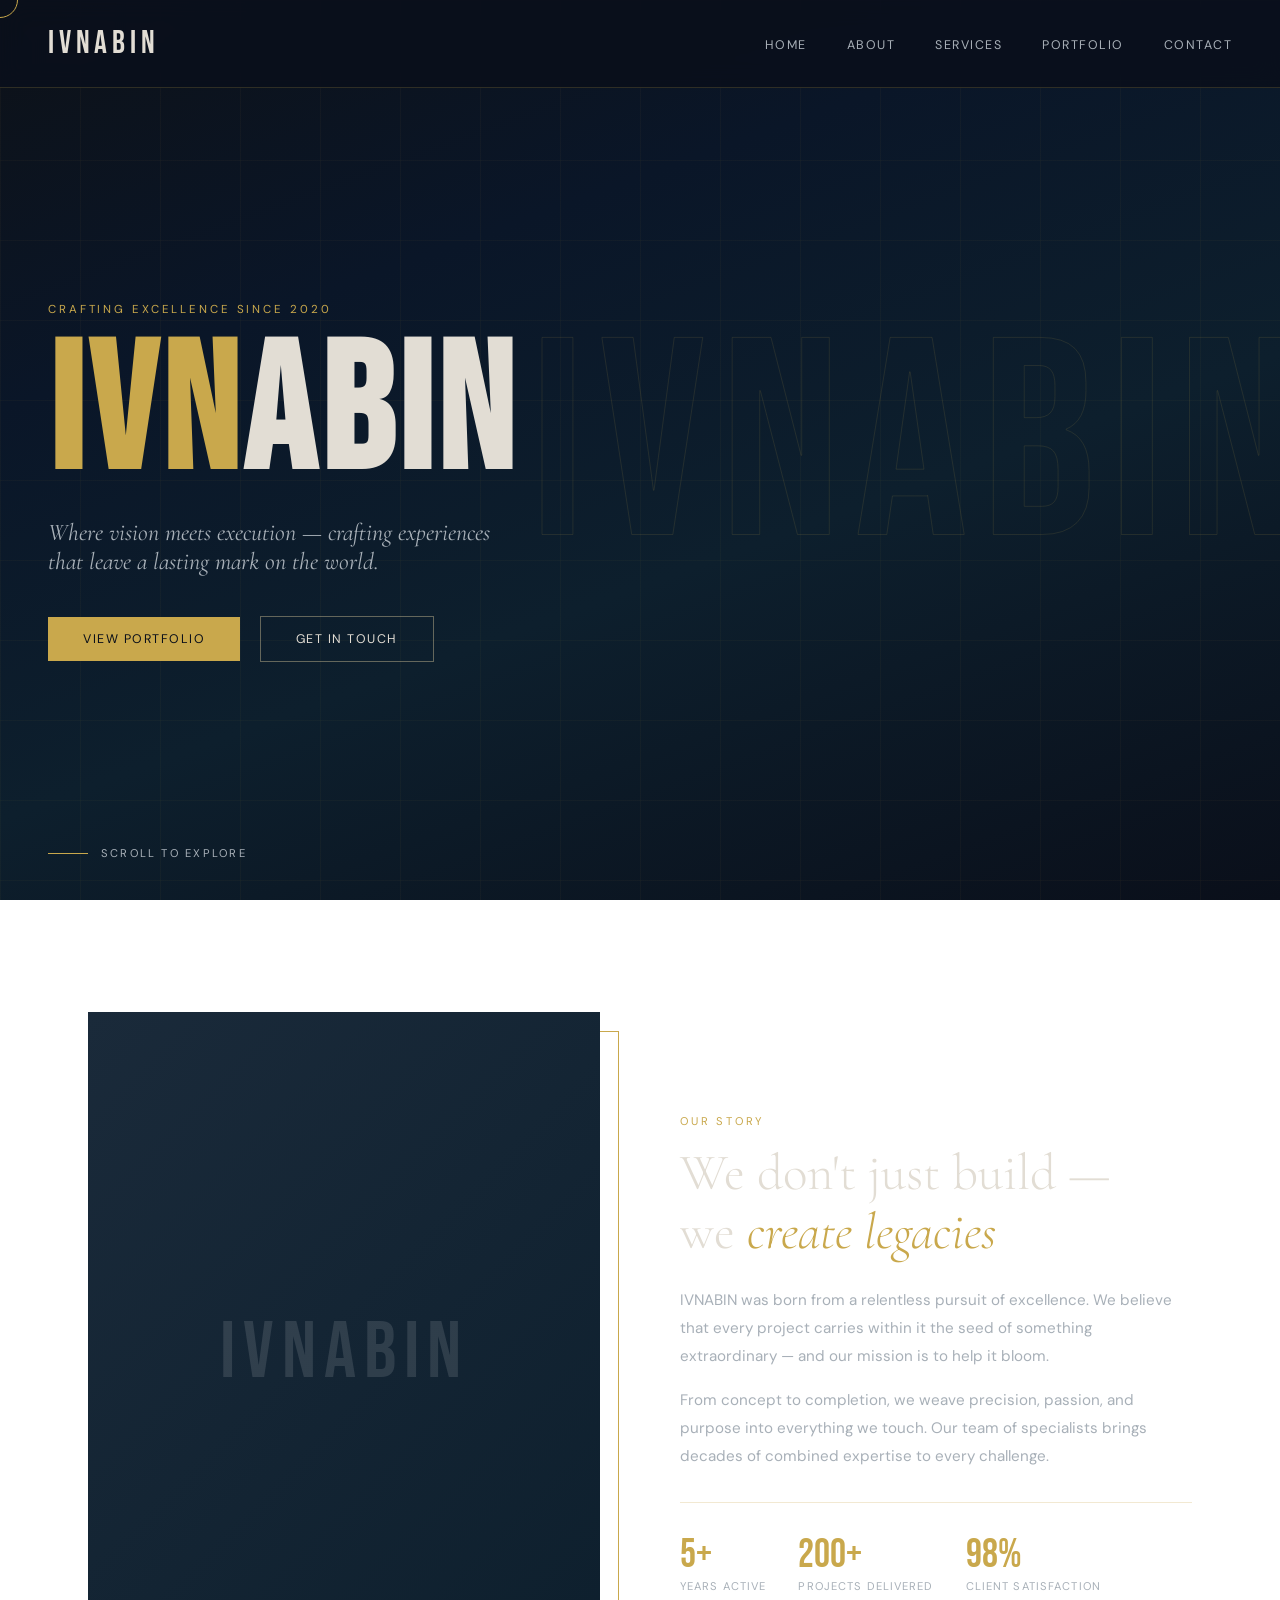
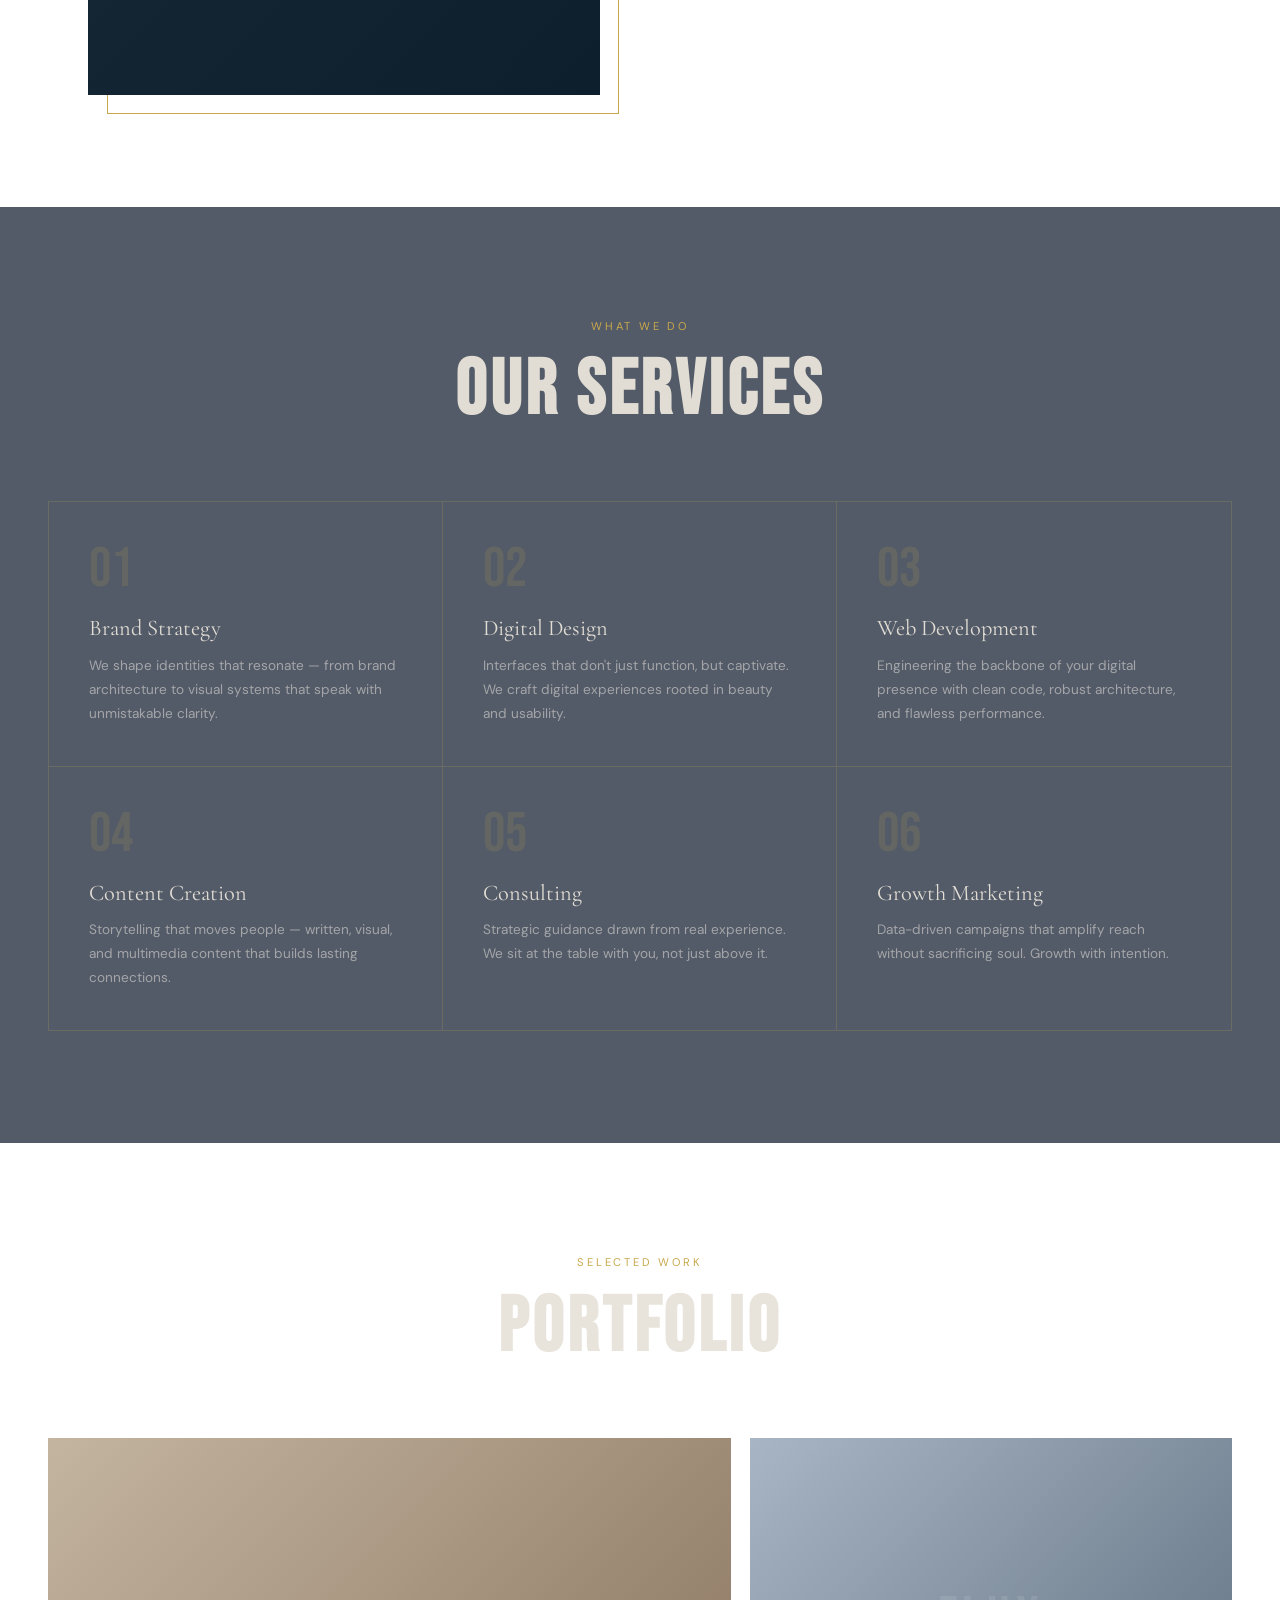
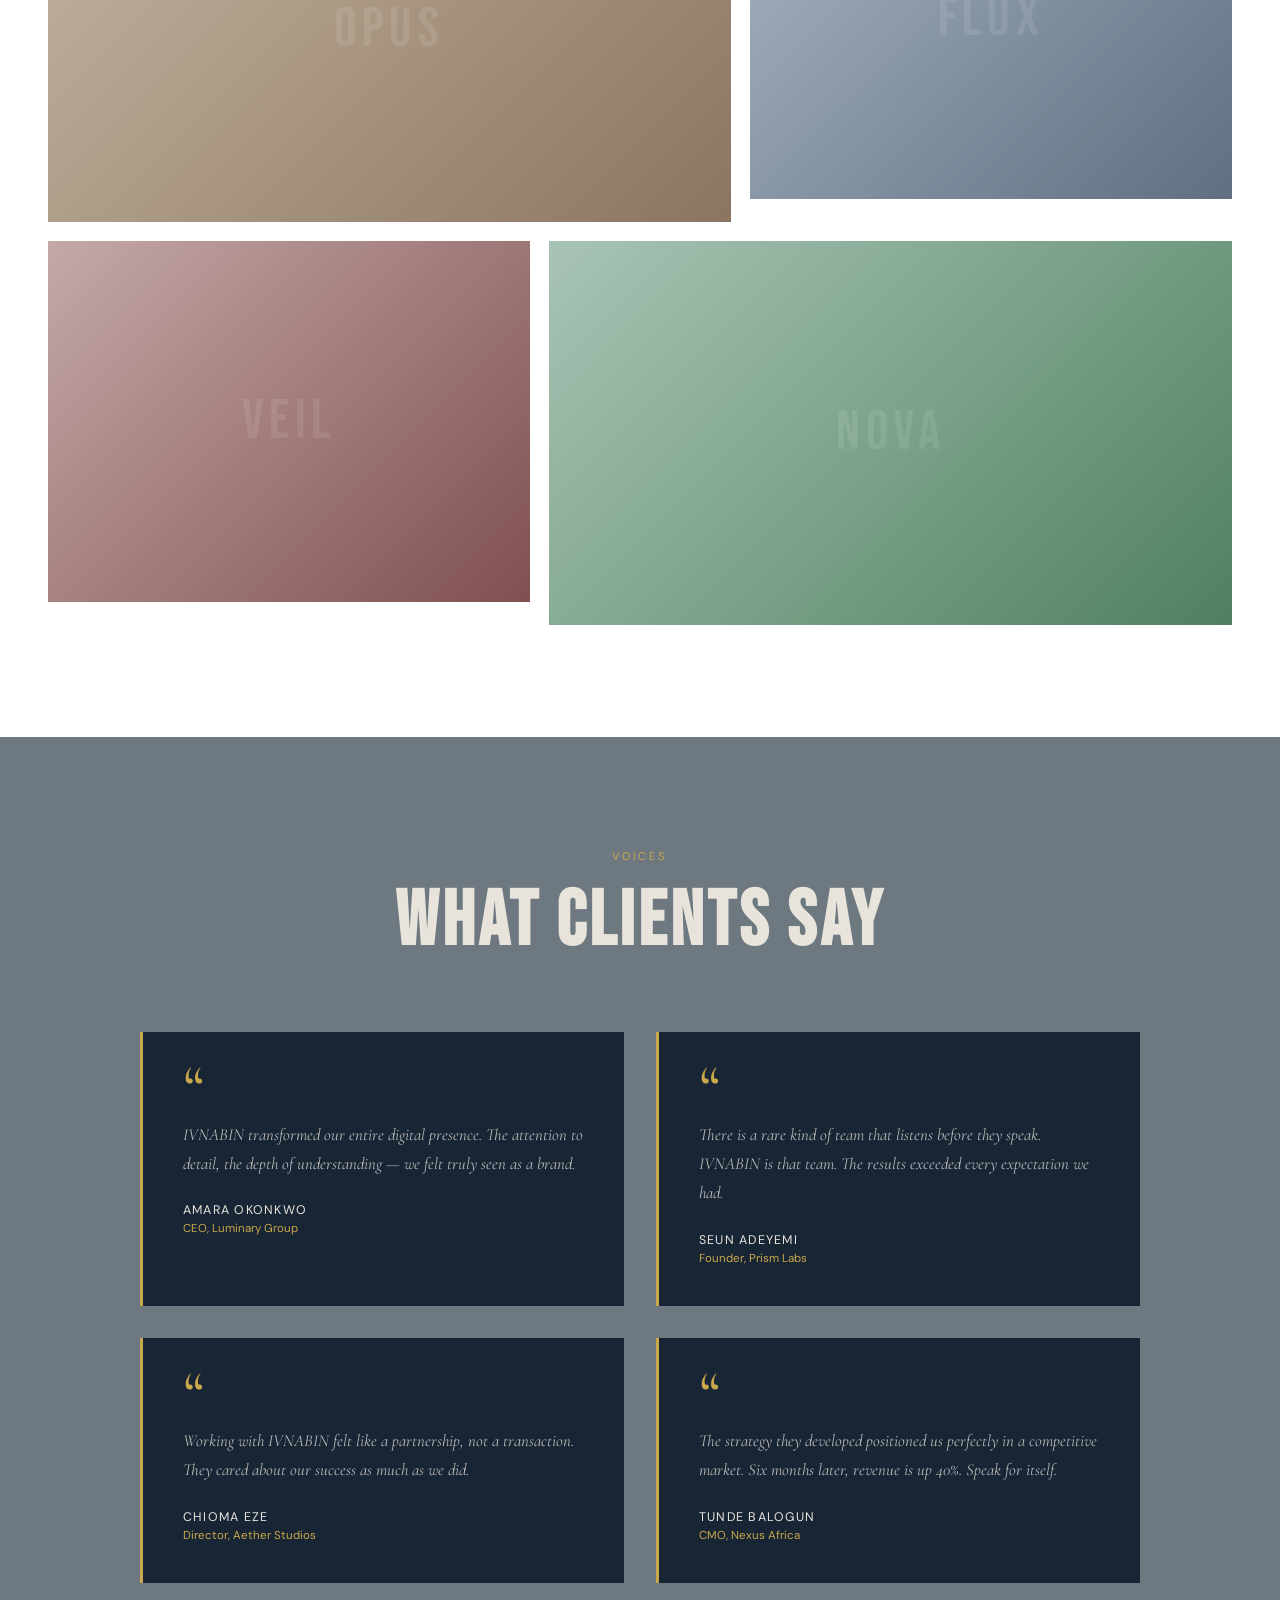
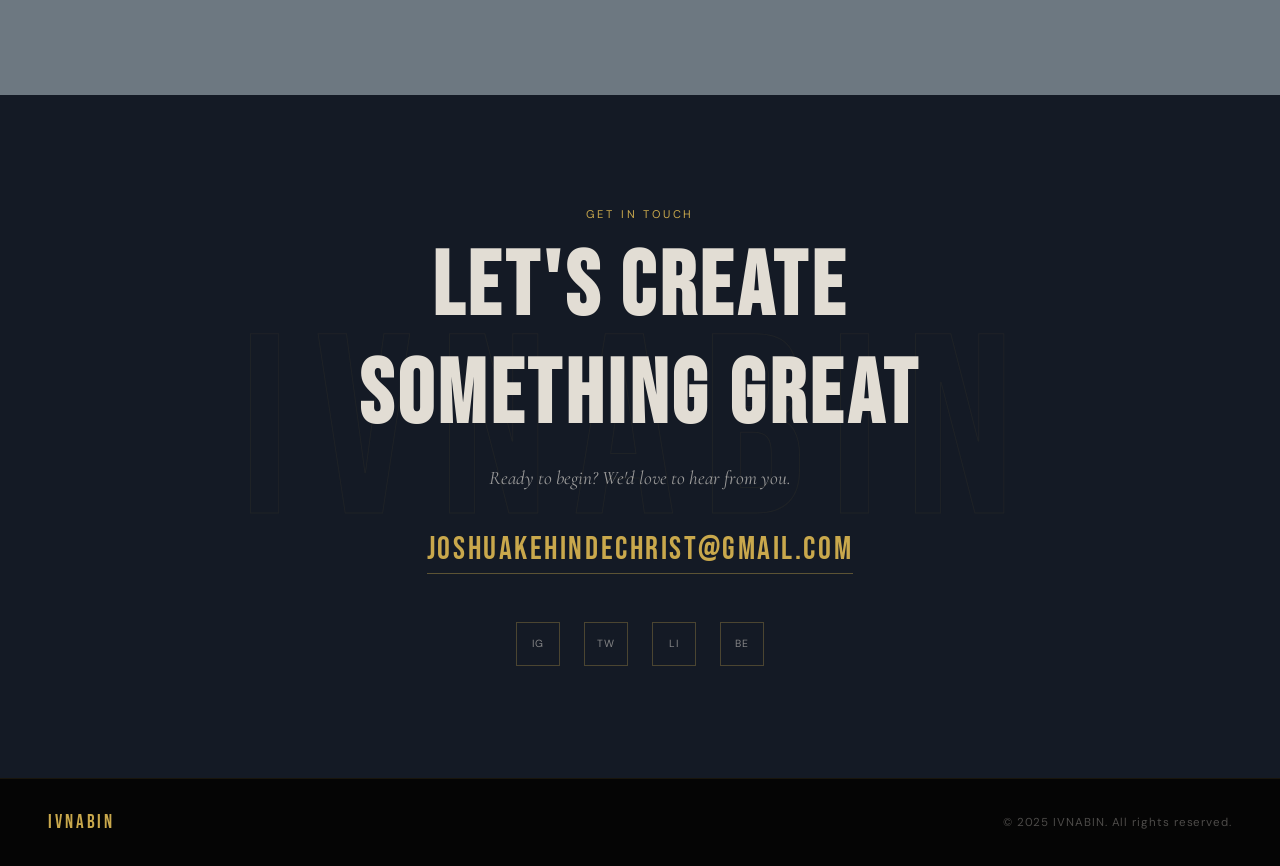
==== index.html @ 1bad5fc2 "Add files via upload" ====
<!DOCTYPE html>
<html lang="en">
<head>
<meta charset="UTF-8">
<meta name="viewport" content="width=device-width, initial-scale=1.0">
<title>IVNABIN</title>
<link href="https://fonts.googleapis.com/css2?family=Cormorant+Garamond:ital,wght@0,300;0,400;0,600;1,300;1,400&family=Bebas+Neue&family=DM+Sans:wght@300;400;500&display=swap" rel="stylesheet">
<style>
  *, *::before, *::after { margin: 0; padding: 0; box-sizing: border-box; }

  :root {
    --ink: #e8e4dc;
    --paper: #e2ddd4;
    --gold: #c9a84c;
    --gold-light: #e8d5a3;
    --rust: #8b3a2a;
    --slate: #a8b0b8;
    --cream: #0d1117;
  }

  html { scroll-behavior: smooth; }

  body {
    background: linear-gradient(160deg, #0d1117 0%, #0a1628 30%, #0d1f2d 60%, #0a0f1a 100%);
    background-attachment: fixed;
    color: var(--ink);
    font-family: 'DM Sans', sans-serif;
    overflow-x: hidden;
  }

  /* CURSOR */
  body { cursor: none; }
  .cursor-ring {
    position: fixed; width: 36px; height: 36px;
    border: 1px solid var(--gold); border-radius: 50%;
    pointer-events: none; z-index: 9998;
    transform: translate(-50%, -50%);
    transition: transform 0.15s ease-out, width 0.3s, height 0.3s, border-color 0.3s, box-shadow 0.3s, background 0.3s;
  }
  .cursor-ring.hover-gold {
    border-color: var(--gold-light);
    background: radial-gradient(circle, rgba(201, 168, 76, 0.16) 0%, rgba(201, 168, 76, 0.08) 50%, rgba(201, 168, 76, 0) 80%);
    box-shadow: 0 0 20px rgba(201, 168, 76, 0.55);
  }

  /* NAV */
  nav {
    position: fixed; top: 0; left: 0; right: 0; z-index: 100;
    display: flex; justify-content: space-between; align-items: center;
    padding: 1.5rem 3rem;
    background: rgba(10, 16, 28, 0.92);
    backdrop-filter: blur(12px);
    border-bottom: 1px solid rgba(201, 168, 76, 0.2);
  }
  .nav-logo {
    font-family: 'Bebas Neue', sans-serif;
    font-size: 2rem; letter-spacing: 0.15em;
    color: var(--paper);
    text-decoration: none;
  }
  .nav-links { display: flex; gap: 2.5rem; list-style: none; }
  .nav-links a {
    font-size: 0.78rem; letter-spacing: 0.12em; text-transform: uppercase;
    color: var(--slate); text-decoration: none;
    position: relative; padding-bottom: 2px;
    transition: color 0.3s;
  }
  .nav-links a::after {
    content: ''; position: absolute; bottom: 0; left: 0;
    width: 0; height: 1px; background: var(--gold);
    transition: width 0.3s;
  }
  .nav-links a:hover { color: var(--gold); }
  .nav-links a:hover::after { width: 100%; }

  /* HERO */
  #hero {
    min-height: 100vh; display: flex; flex-direction: column;
    justify-content: center; align-items: flex-start;
    padding: 8rem 3rem 4rem 3rem;
    position: relative; overflow: hidden;
  }
  .hero-bg-text {
    position: absolute; top: 50%; right: -2rem;
    transform: translateY(-50%);
    font-family: 'Bebas Neue', sans-serif;
    font-size: clamp(10rem, 22vw, 22rem);
    color: transparent;
    -webkit-text-stroke: 1px rgba(201, 168, 76, 0.12);
    letter-spacing: 0.05em;
    user-select: none; pointer-events: none;
    white-space: nowrap;
  }
  .hero-tag {
    font-size: 0.72rem; letter-spacing: 0.25em; text-transform: uppercase;
    color: var(--gold); margin-bottom: 1.2rem;
    opacity: 0; animation: fadeUp 0.8s 0.2s forwards;
  }
  .hero-title {
    font-family: 'Bebas Neue', sans-serif;
    font-size: clamp(5rem, 14vw, 13rem);
    line-height: 0.88; letter-spacing: 0.03em;
    color: var(--paper);
    opacity: 0; animation: fadeUp 0.9s 0.4s forwards;
  }
  .hero-title span { color: var(--gold); }
  .hero-sub {
    font-family: 'Cormorant Garamond', serif;
    font-style: italic; font-size: clamp(1.1rem, 2.2vw, 1.5rem);
    color: var(--slate); margin-top: 1.5rem; max-width: 480px;
    opacity: 0; animation: fadeUp 0.9s 0.6s forwards;
  }
  .hero-cta {
    margin-top: 2.5rem; display: flex; gap: 1.2rem; align-items: center;
    opacity: 0; animation: fadeUp 0.9s 0.8s forwards;
  }
  .btn-primary {
    padding: 0.85rem 2.2rem;
    background: var(--gold); color: #0a0f1a;
    font-size: 0.78rem; letter-spacing: 0.12em; text-transform: uppercase;
    border: none; text-decoration: none;
    transition: background 0.3s, transform 0.2s;
    display: inline-block;
  }
  .btn-primary:hover { background: var(--gold-light); transform: translateY(-2px); }
  .btn-ghost {
    padding: 0.85rem 2.2rem;
    background: transparent; color: var(--paper);
    font-size: 0.78rem; letter-spacing: 0.12em; text-transform: uppercase;
    border: 1px solid rgba(232,212,163,0.4); text-decoration: none;
    transition: border-color 0.3s, color 0.3s, transform 0.2s;
    display: inline-block;
  }
  .btn-ghost:hover { border-color: var(--gold); color: var(--gold); transform: translateY(-2px); }
  .hero-scroll {
    position: absolute; bottom: 2.5rem; left: 3rem;
    display: flex; align-items: center; gap: 0.8rem;
    font-size: 0.7rem; letter-spacing: 0.2em; text-transform: uppercase; color: var(--slate);
    opacity: 0; animation: fadeUp 1s 1.2s forwards;
  }
  .scroll-line {
    width: 40px; height: 1px; background: var(--gold);
    animation: expandLine 1.2s 1.4s both;
  }
  .hero-grid-overlay {
    position: absolute; inset: 0; pointer-events: none;
    background-image:
      linear-gradient(rgba(201,168,76,0.04) 1px, transparent 1px),
      linear-gradient(90deg, rgba(201,168,76,0.04) 1px, transparent 1px);
    background-size: 80px 80px;
  }

  /* ABOUT */
  #about {
    padding: 7rem 3rem;
    display: grid; grid-template-columns: 1fr 1fr; gap: 5rem; align-items: center;
    max-width: 1200px; margin: 0 auto;
  }
  .about-img-wrap {
    position: relative;
  }
  .about-img-frame {
    width: 100%; aspect-ratio: 3/4;
    background: linear-gradient(135deg, #1a2a3a, #0d1f2d);
    position: relative; overflow: hidden;
  }
  .about-img-frame::before {
    content: 'IVNABIN'; position: absolute;
    font-family: 'Bebas Neue', sans-serif;
    font-size: 5rem; color: rgba(255,255,255,0.12);
    top: 50%; left: 50%; transform: translate(-50%,-50%);
    letter-spacing: 0.1em; white-space: nowrap;
  }
  .about-img-border {
    position: absolute; top: 1.2rem; left: 1.2rem;
    right: -1.2rem; bottom: -1.2rem;
    border: 1px solid var(--gold); z-index: -1;
  }
  .about-label {
    font-size: 0.7rem; letter-spacing: 0.25em; text-transform: uppercase;
    color: var(--gold); margin-bottom: 1rem;
  }
  .about-heading {
    font-family: 'Cormorant Garamond', serif;
    font-size: clamp(2rem, 4vw, 3.2rem);
    font-weight: 300; line-height: 1.15; margin-bottom: 1.5rem;
    color: var(--paper);
  }
  .about-heading em { font-style: italic; color: var(--gold); }
  .about-text {
    font-size: 0.95rem; line-height: 1.85; color: var(--slate);
    margin-bottom: 1rem;
  }
  .about-stats {
    display: flex; gap: 2rem; margin-top: 2rem; padding-top: 2rem;
    border-top: 1px solid rgba(201,168,76,0.25);
  }
  .stat-num {
    font-family: 'Bebas Neue', sans-serif;
    font-size: 2.5rem; color: var(--gold); line-height: 1;
  }
  .stat-label {
    font-size: 0.7rem; letter-spacing: 0.1em; text-transform: uppercase;
    color: var(--slate); margin-top: 0.2rem;
  }

  /* SERVICES */
  #services {
    background: rgba(10, 22, 40, 0.7); padding: 7rem 3rem;
  }
  .services-inner { max-width: 1200px; margin: 0 auto; }
  .section-header { text-align: center; margin-bottom: 4rem; }
  .section-label {
    font-size: 0.7rem; letter-spacing: 0.25em; text-transform: uppercase;
    color: var(--gold); margin-bottom: 0.8rem;
  }
  .section-title {
    font-family: 'Bebas Neue', sans-serif;
    font-size: clamp(2.5rem, 6vw, 5rem);
    letter-spacing: 0.05em;
    color: var(--paper);
  }
  .services-grid {
    display: grid; grid-template-columns: repeat(3, 1fr); gap: 0;
    border: 1px solid rgba(201,168,76,0.2);
  }
  .service-card {
    padding: 2.5rem; border-right: 1px solid rgba(201,168,76,0.2);
    border-bottom: 1px solid rgba(201,168,76,0.2);
    position: relative; overflow: hidden;
    transition: background 0.4s;
  }
  .service-card:nth-child(3n) { border-right: none; }
  .service-card:nth-last-child(-n+3) { border-bottom: none; }
  .service-card::before {
    content: ''; position: absolute; inset: 0;
    background: linear-gradient(135deg, rgba(201,168,76,0.06), transparent);
    opacity: 0; transition: opacity 0.4s;
  }
  .service-card:hover::before { opacity: 1; }
  .service-num {
    font-family: 'Bebas Neue', sans-serif;
    font-size: 3.5rem; color: rgba(201,168,76,0.15);
    line-height: 1; margin-bottom: 1rem;
    transition: color 0.4s;
  }
  .service-card:hover .service-num { color: rgba(201,168,76,0.35); }
  .service-name {
    font-family: 'Cormorant Garamond', serif;
    font-size: 1.4rem; color: var(--paper);
    margin-bottom: 0.8rem;
  }
  .service-desc {
    font-size: 0.85rem; line-height: 1.75;
    color: rgba(245,240,232,0.5);
  }

  /* PORTFOLIO */
  #portfolio { padding: 7rem 3rem; }
  .portfolio-inner { max-width: 1200px; margin: 0 auto; }
  .portfolio-grid {
    display: grid; grid-template-columns: repeat(12, 1fr);
    grid-template-rows: auto;
    gap: 1.2rem; margin-top: 3rem;
  }
  .port-item {
    overflow: hidden; position: relative;
    background: linear-gradient(135deg, #d4c5a9, #a8956a);
    aspect-ratio: auto;
  }
  .port-item:nth-child(1) { grid-column: span 7; aspect-ratio: 16/9; }
  .port-item:nth-child(2) { grid-column: span 5; aspect-ratio: 4/3; }
  .port-item:nth-child(3) { grid-column: span 5; aspect-ratio: 4/3; }
  .port-item:nth-child(4) { grid-column: span 7; aspect-ratio: 16/9; }
  .port-item::before {
    content: attr(data-title);
    position: absolute; inset: 0;
    font-family: 'Bebas Neue', sans-serif;
    font-size: 3.5rem; color: rgba(255,255,255,0.1);
    display: flex; align-items: center; justify-content: center;
    letter-spacing: 0.1em;
  }
  .port-overlay {
    position: absolute; inset: 0;
    background: linear-gradient(to top, rgba(10,10,10,0.85), transparent 50%);
    opacity: 0; transition: opacity 0.4s;
    display: flex; flex-direction: column;
    justify-content: flex-end; padding: 1.8rem;
  }
  .port-item:hover .port-overlay { opacity: 1; }
  .port-title {
    font-family: 'Cormorant Garamond', serif;
    font-size: 1.4rem; color: white; margin-bottom: 0.3rem;
  }
  .port-cat {
    font-size: 0.7rem; letter-spacing: 0.15em; text-transform: uppercase;
    color: var(--gold);
  }
  .port-item:nth-child(1) { background: linear-gradient(135deg, #c4b5a0, #8a7560); }
  .port-item:nth-child(2) { background: linear-gradient(135deg, #a8b5c4, #607080); }
  .port-item:nth-child(3) { background: linear-gradient(135deg, #c4a8a8, #805050); }
  .port-item:nth-child(4) { background: linear-gradient(135deg, #a8c4b5, #508060); }

  /* TESTIMONIALS */
  #testimonials { background: rgba(13, 31, 45, 0.6); padding: 7rem 3rem; }
  .testimonials-inner { max-width: 1000px; margin: 0 auto; }
  .testimonials-grid {
    display: grid; grid-template-columns: 1fr 1fr; gap: 2rem; margin-top: 3rem;
  }
  .testimonial-card {
    padding: 2.5rem; background: rgba(15, 28, 45, 0.9);
    border-left: 3px solid var(--gold);
    transition: transform 0.3s, box-shadow 0.3s;
  }
  .testimonial-card:hover {
    transform: translateY(-4px);
    box-shadow: 0 12px 40px rgba(0,0,0,0.08);
  }
  .quote-mark {
    font-family: 'Cormorant Garamond', serif;
    font-size: 4rem; color: var(--gold);
    line-height: 0.5; margin-bottom: 1rem;
  }
  .quote-text {
    font-family: 'Cormorant Garamond', serif;
    font-style: italic; font-size: 1.05rem; line-height: 1.75;
    color: rgba(226, 221, 212, 0.8); margin-bottom: 1.5rem;
  }
  .quote-author { font-size: 0.78rem; letter-spacing: 0.1em; text-transform: uppercase; }
  .quote-role { font-size: 0.72rem; color: var(--gold); margin-top: 0.2rem; }

  /* CONTACT */
  #contact {
    background: rgba(8, 14, 26, 0.95); padding: 7rem 3rem;
    text-align: center; position: relative; overflow: hidden;
  }
  #contact::before {
    content: 'IVNABIN'; position: absolute;
    font-family: 'Bebas Neue', sans-serif;
    font-size: clamp(8rem, 20vw, 18rem);
    color: transparent; -webkit-text-stroke: 1px rgba(201,168,76,0.06);
    top: 50%; left: 50%; transform: translate(-50%,-50%);
    letter-spacing: 0.1em; white-space: nowrap; pointer-events: none;
  }
  .contact-inner { max-width: 700px; margin: 0 auto; position: relative; z-index: 1; }
  .contact-title {
    font-family: 'Bebas Neue', sans-serif;
    font-size: clamp(2.5rem, 7vw, 6rem);
    color: var(--paper); letter-spacing: 0.05em;
    margin-bottom: 1rem;
  }
  .contact-sub {
    font-family: 'Cormorant Garamond', serif;
    font-style: italic; font-size: 1.2rem;
    color: rgba(245,240,232,0.6); margin-bottom: 2.5rem;
  }
  .contact-email {
    display: inline-block;
    font-family: 'Bebas Neue', sans-serif;
    font-size: clamp(1.2rem, 3vw, 2rem);
    letter-spacing: 0.08em; color: var(--gold);
    text-decoration: none;
    border-bottom: 1px solid rgba(201,168,76,0.4);
    padding-bottom: 4px; margin-bottom: 3rem;
    transition: color 0.3s, border-color 0.3s;
  }
  .contact-email:hover { color: var(--paper); border-color: var(--paper); }
  .contact-socials { display: flex; justify-content: center; gap: 1.5rem; }
  .social-link {
    width: 44px; height: 44px; border: 1px solid rgba(201,168,76,0.3);
    display: flex; align-items: center; justify-content: center;
    color: rgba(245,240,232,0.5); text-decoration: none;
    font-size: 0.65rem; letter-spacing: 0.1em;
    transition: border-color 0.3s, color 0.3s;
  }
  .social-link:hover { border-color: var(--gold); color: var(--gold); }

  /* FOOTER */
  footer {
    background: #050505; padding: 2rem 3rem;
    display: flex; justify-content: space-between; align-items: center;
    border-top: 1px solid rgba(201,168,76,0.1);
  }
  .footer-logo {
    font-family: 'Bebas Neue', sans-serif;
    font-size: 1.2rem; letter-spacing: 0.15em; color: var(--gold);
  }
  .footer-copy {
    font-size: 0.72rem; color: rgba(245,240,232,0.3); letter-spacing: 0.08em;
  }

  /* ANIMATIONS */
  @keyframes fadeUp {
    from { opacity: 0; transform: translateY(30px); }
    to { opacity: 1; transform: translateY(0); }
  }
  @keyframes expandLine {
    from { width: 0; } to { width: 40px; }
  }

  /* SCROLL REVEAL */
  .reveal {
    opacity: 0; transform: translateY(40px);
    transition: opacity 0.8s ease, transform 0.8s ease;
  }
  .reveal.visible { opacity: 1; transform: translateY(0); }

  /* RESPONSIVE */
  @media (max-width: 900px) {
    #about { grid-template-columns: 1fr; }
    .services-grid { grid-template-columns: 1fr 1fr; }
    .service-card:nth-child(2n) { border-right: none; }
    .service-card:nth-child(3n) { border-right: 1px solid rgba(201,168,76,0.2); }
    .portfolio-grid { grid-template-columns: 1fr 1fr; }
    .port-item:nth-child(n) { grid-column: span 1; }
    .testimonials-grid { grid-template-columns: 1fr; }
  }
  @media (max-width: 600px) {
    nav { padding: 1.2rem 1.5rem; }
    .nav-links { display: none; }
    #hero, #about, #services, #portfolio, #testimonials, #contact { padding-left: 1.5rem; padding-right: 1.5rem; }
    .services-grid { grid-template-columns: 1fr; }
    .portfolio-grid { grid-template-columns: 1fr; }
    footer { flex-direction: column; gap: 0.5rem; text-align: center; }
  }
</style>
</head>
<body>

<div class="cursor-ring" id="cursorRing"></div>

<!-- NAV -->
<nav>
  <a href="#" class="nav-logo">IVNABIN</a>
  <ul class="nav-links">
    <li><a href="ivnabin_website (1).html">Home</a></li>
    <li><a href="about.html">About</a></li>
    <li><a href="service.html">Services</a></li>
    <li><a href="#portfolio">Portfolio</a></li>
    <li><a href="contact.html">Contact</a></li>
  </ul>
</nav>

<!-- HERO -->
<section id="hero">
  <div class="hero-grid-overlay"></div>
  <div class="hero-bg-text">IVNABIN</div>
  <div class="hero-tag">Crafting Excellence Since 2020</div>
  <h1 class="hero-title"><span>IVN</span>ABIN</h1>
  <p class="hero-sub">Where vision meets execution — crafting experiences that leave a lasting mark on the world.</p>
  <div class="hero-cta">
    <a href="shepherdcircleminstries-scm.netlify.app" target="_blank" class="btn-primary">View Portfolio</a>
    <a href="#contact" class="btn-ghost">Get In Touch</a>
  </div>
  <div class="hero-scroll">
    <div class="scroll-line"></div>
    Scroll to explore
  </div>
</section>

<!-- ABOUT -->
<section id="about">
  <div class="about-img-wrap reveal">
    <div class="about-img-frame"></div>
    <div class="about-img-border"></div>
  </div>
  <div class="reveal">
    <div class="about-label">Our Story</div>
    <h2 class="about-heading">We don't just build —<br>we <em>create legacies</em></h2>
    <p class="about-text">IVNABIN was born from a relentless pursuit of excellence. We believe that every project carries within it the seed of something extraordinary — and our mission is to help it bloom.</p>
    <p class="about-text">From concept to completion, we weave precision, passion, and purpose into everything we touch. Our team of specialists brings decades of combined expertise to every challenge.</p>
    <div class="about-stats">
      <div>
        <div class="stat-num">5+</div>
        <div class="stat-label">Years Active</div>
      </div>
      <div>
        <div class="stat-num">200+</div>
        <div class="stat-label">Projects Delivered</div>
      </div>
      <div>
        <div class="stat-num">98%</div>
        <div class="stat-label">Client Satisfaction</div>
      </div>
    </div>
  </div>
</section>

<!-- SERVICES -->
<section id="services">
  <div class="services-inner">
    <div class="section-header reveal">
      <div class="section-label">What We Do</div>
      <h2 class="section-title">Our Services</h2>
    </div>
    <div class="services-grid">
      <div class="service-card reveal">
        <div class="service-num">01</div>
        <div class="service-name">Brand Strategy</div>
        <p class="service-desc">We shape identities that resonate — from brand architecture to visual systems that speak with unmistakable clarity.</p>
      </div>
      <div class="service-card reveal">
        <div class="service-num">02</div>
        <div class="service-name">Digital Design</div>
        <p class="service-desc">Interfaces that don't just function, but captivate. We craft digital experiences rooted in beauty and usability.</p>
      </div>
      <div class="service-card reveal">
        <div class="service-num">03</div>
        <div class="service-name">Web Development</div>
        <p class="service-desc">Engineering the backbone of your digital presence with clean code, robust architecture, and flawless performance.</p>
      </div>
      <div class="service-card reveal">
        <div class="service-num">04</div>
        <div class="service-name">Content Creation</div>
        <p class="service-desc">Storytelling that moves people — written, visual, and multimedia content that builds lasting connections.</p>
      </div>
      <div class="service-card reveal">
        <div class="service-num">05</div>
        <div class="service-name">Consulting</div>
        <p class="service-desc">Strategic guidance drawn from real experience. We sit at the table with you, not just above it.</p>
      </div>
      <div class="service-card reveal">
        <div class="service-num">06</div>
        <div class="service-name">Growth Marketing</div>
        <p class="service-desc">Data-driven campaigns that amplify reach without sacrificing soul. Growth with intention.</p>
      </div>
    </div>
  </div>
</section>

<!-- PORTFOLIO -->
<section id="portfolio">
  <div class="portfolio-inner">
    <div class="section-header reveal">
      <div class="section-label" style="color:var(--gold)">Selected Work</div>
      <h2 class="section-title" style="color:var(--ink)">Portfolio</h2>
    </div>
    <div class="portfolio-grid">
      <div class="port-item reveal" data-title="OPUS">
        <div class="port-overlay">
          <div class="port-title">Opus Rebrand</div>
          <div class="port-cat">Brand Identity · 2024</div>
        </div>
      </div>
      <div class="port-item reveal" data-title="FLUX">
        <div class="port-overlay">
          <div class="port-title">Flux Platform</div>
          <div class="port-cat">Web Design · 2024</div>
        </div>
      </div>
      <div class="port-item reveal" data-title="VEIL">
        <div class="port-overlay">
          <div class="port-title">Veil Campaign</div>
          <div class="port-cat">Marketing · 2023</div>
        </div>
      </div>
      <div class="port-item reveal" data-title="NOVA">
        <div class="port-overlay">
          <div class="port-title">Nova Digital</div>
          <div class="port-cat">Development · 2023</div>
        </div>
      </div>
    </div>
  </div>
</section>

<!-- TESTIMONIALS -->
<section id="testimonials">
  <div class="testimonials-inner">
    <div class="section-header reveal">
      <div class="section-label">Voices</div>
      <h2 class="section-title" style="color:var(--ink)">What Clients Say</h2>
    </div>
    <div class="testimonials-grid">
      <div class="testimonial-card reveal">
        <div class="quote-mark">&ldquo;</div>
        <p class="quote-text">IVNABIN transformed our entire digital presence. The attention to detail, the depth of understanding — we felt truly seen as a brand.</p>
        <div class="quote-author">Amara Okonkwo</div>
        <div class="quote-role">CEO, Luminary Group</div>
      </div>
      <div class="testimonial-card reveal">
        <div class="quote-mark">&ldquo;</div>
        <p class="quote-text">There is a rare kind of team that listens before they speak. IVNABIN is that team. The results exceeded every expectation we had.</p>
        <div class="quote-author">Seun Adeyemi</div>
        <div class="quote-role">Founder, Prism Labs</div>
      </div>
      <div class="testimonial-card reveal">
        <div class="quote-mark">&ldquo;</div>
        <p class="quote-text">Working with IVNABIN felt like a partnership, not a transaction. They cared about our success as much as we did.</p>
        <div class="quote-author">Chioma Eze</div>
        <div class="quote-role">Director, Aether Studios</div>
      </div>
      <div class="testimonial-card reveal">
        <div class="quote-mark">&ldquo;</div>
        <p class="quote-text">The strategy they developed positioned us perfectly in a competitive market. Six months later, revenue is up 40%. Speak for itself.</p>
        <div class="quote-author">Tunde Balogun</div>
        <div class="quote-role">CMO, Nexus Africa</div>
      </div>
    </div>
  </div>
</section>

<!-- CONTACT -->
<section id="contact">
  <div class="contact-inner">
    <div class="section-label reveal" style="color:var(--gold)">Get In Touch</div>
    <h2 class="contact-title reveal">Let's Create<br>Something Great</h2>
    <p class="contact-sub reveal">Ready to begin? We'd love to hear from you.</p>
    <a href="mailto:joshuakehindechrist@gmail.com" class="contact-email reveal">joshuakehindechrist@gmail.com</a>
    <div class="contact-socials reveal">
      <a href="#" class="social-link">IG</a>
      <a href="#" class="social-link">TW</a>
      <a href="#" class="social-link">LI</a>
      <a href="#" class="social-link">BE</a>
    </div>
  </div>
</section>

<!-- FOOTER -->
<footer>
  <div class="footer-logo">IVNABIN</div>
  <div class="footer-copy">&copy; 2025 IVNABIN. All rights reserved.</div>
</footer>

<script>
  // Custom cursor
  const ring = document.getElementById('cursorRing');
  let mx = 0, my = 0, rx = 0, ry = 0;
  document.addEventListener('mousemove', e => { mx = e.clientX; my = e.clientY; });
  function animCursor() {
    rx += (mx - rx) * 0.12; ry += (my - ry) * 0.12;
    ring.style.left = rx + 'px'; ring.style.top = ry + 'px';
    requestAnimationFrame(animCursor);
  }
  animCursor();
  document.querySelectorAll('a, button').forEach(el => {
    el.addEventListener('mouseenter', () => {
      ring.style.width = '54px'; ring.style.height = '54px';
      ring.classList.add('hover-gold');
    });
    el.addEventListener('mouseleave', () => {
      ring.style.width = '36px'; ring.style.height = '36px';
      ring.classList.remove('hover-gold');
    });
  });

  // Scroll reveal
  const observer = new IntersectionObserver(entries => {
    entries.forEach((e, i) => {
      if (e.isIntersecting) {
        setTimeout(() => e.target.classList.add('visible'), i * 80);
        observer.unobserve(e.target);
      }
    });
  }, { threshold: 0.1 });
  document.querySelectorAll('.reveal').forEach(el => observer.observe(el));

  // Parallax on hero bg text
  const bgText = document.querySelector('.hero-bg-text');
  window.addEventListener('scroll', () => {
    bgText.style.transform = `translateY(calc(-50% + ${window.scrollY * 0.3}px))`;
  });
</script>
</body>
</html>
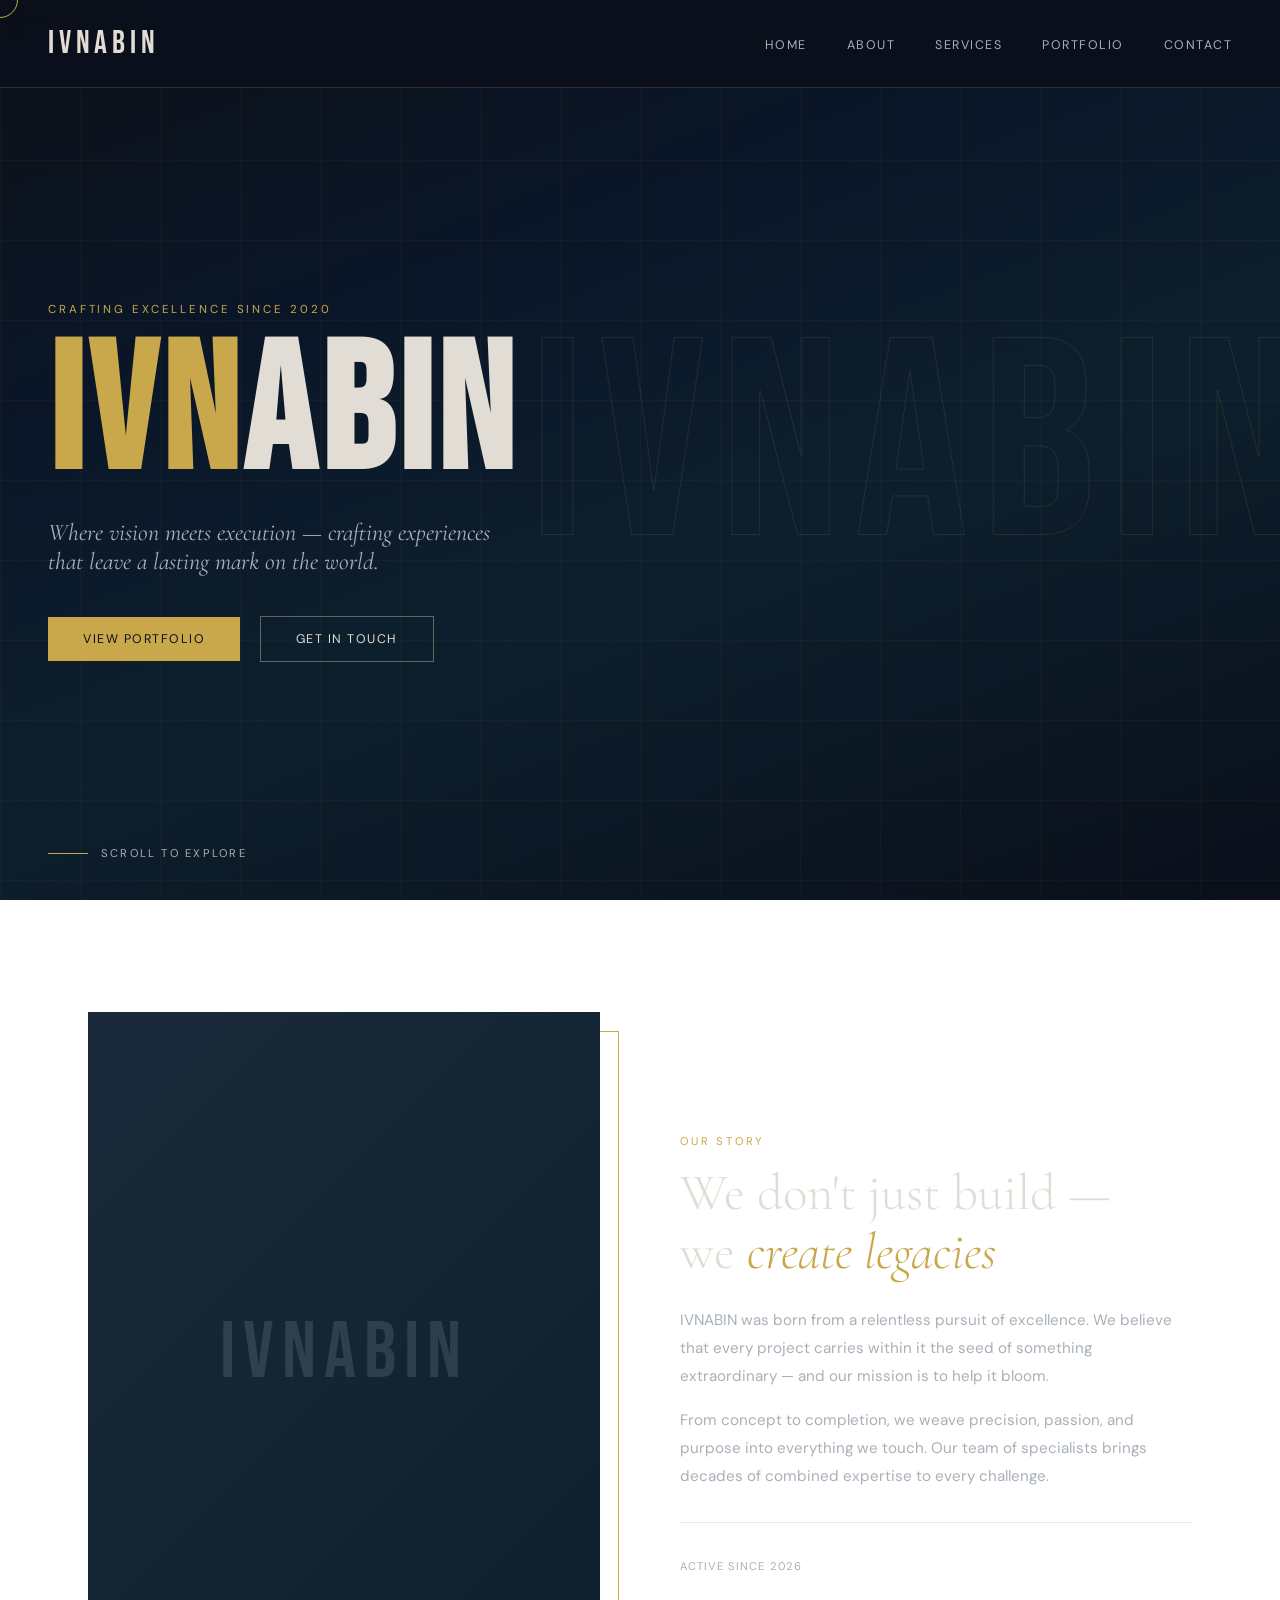
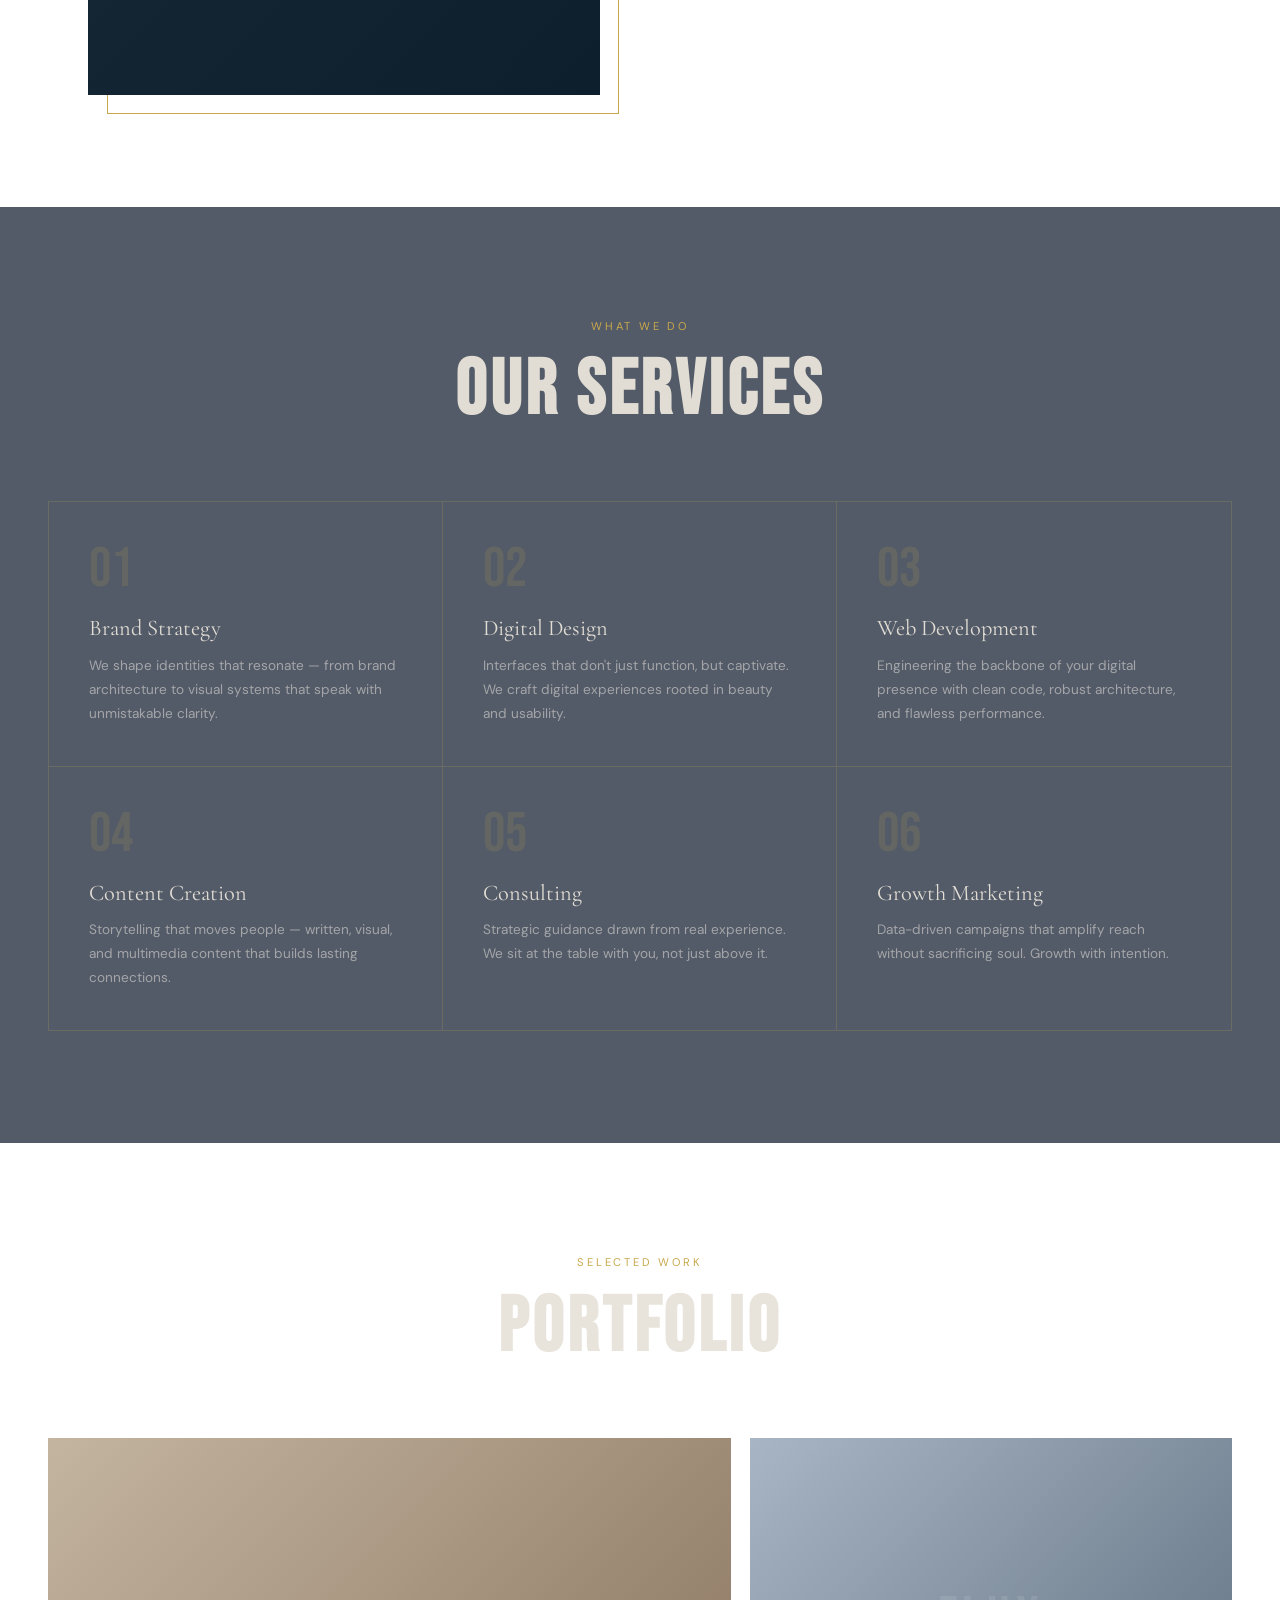
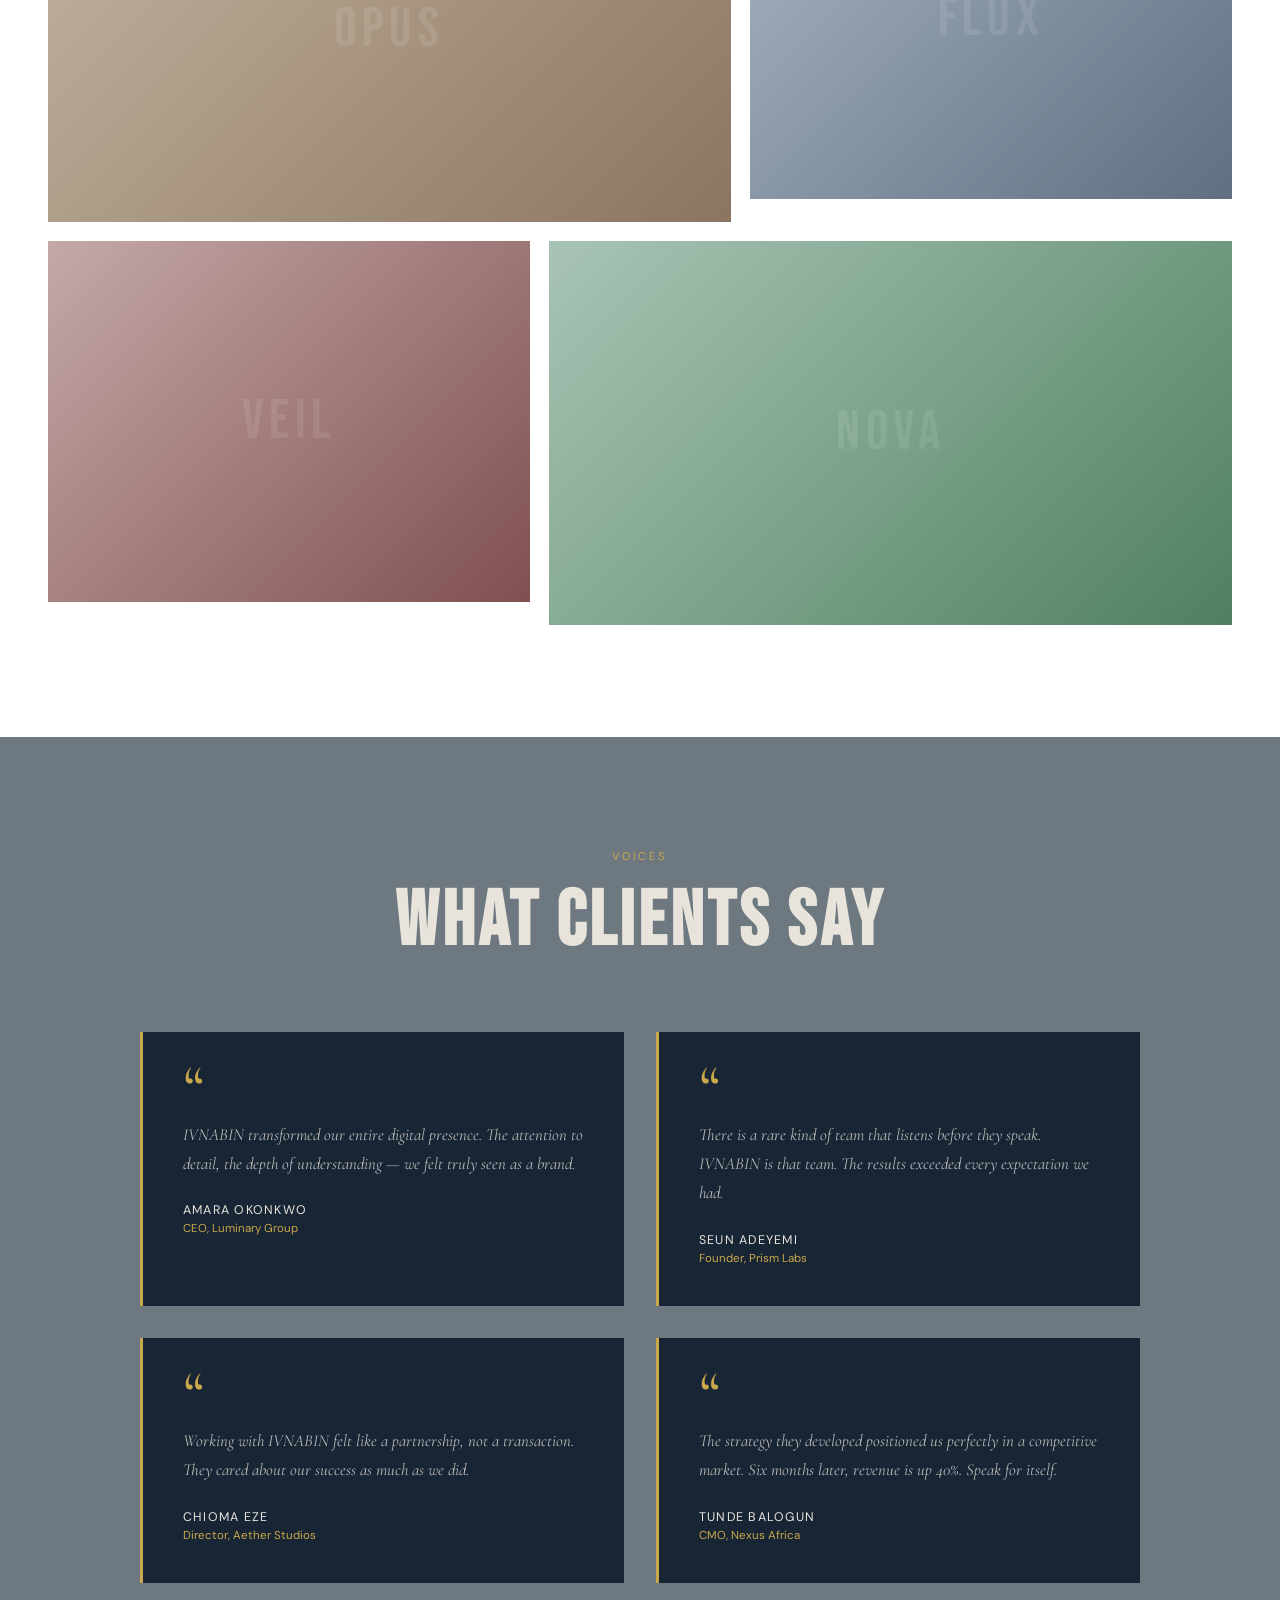
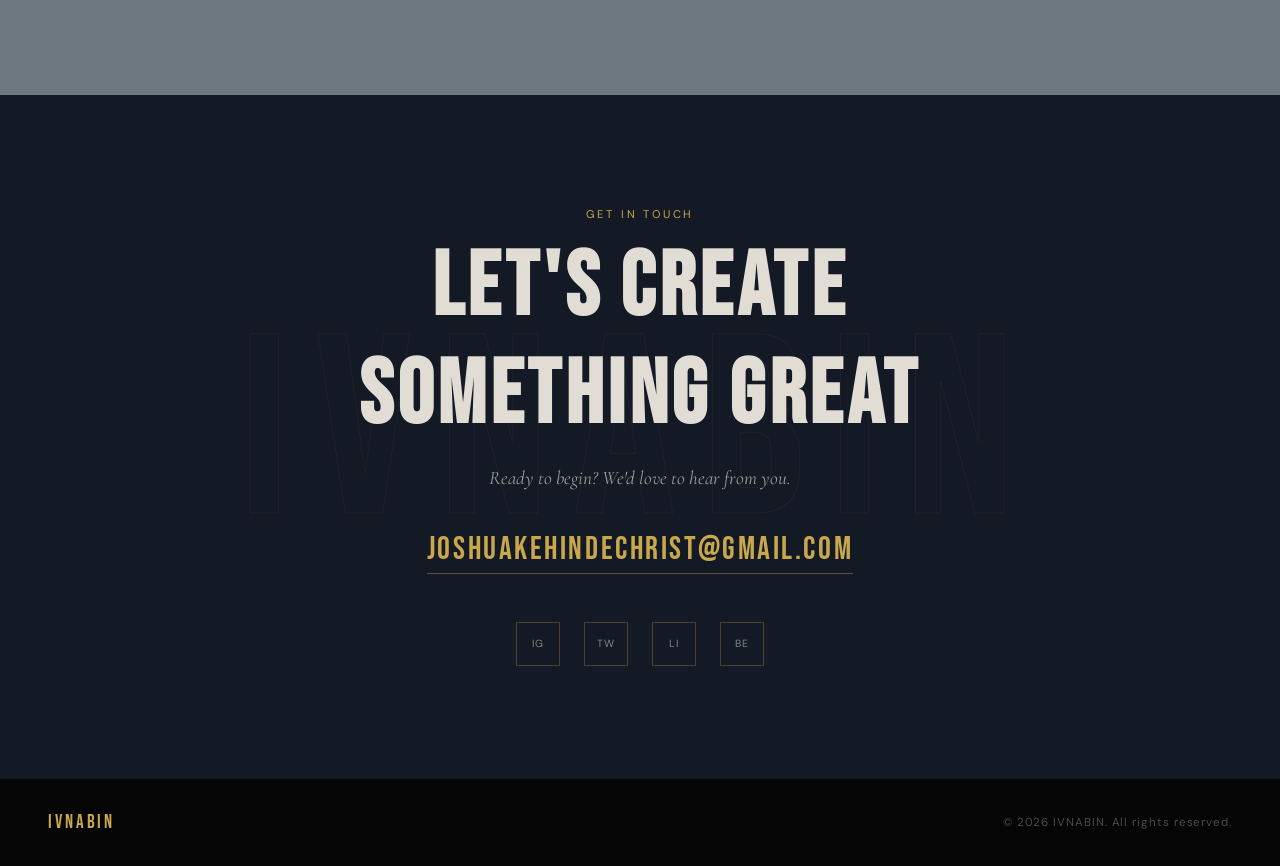
==== commit d1147a31: "Update year references to 2026 in index.html" ====
--- a/index.html
+++ b/index.html
@@ -416,12 +416,36 @@
     .testimonials-grid { grid-template-columns: 1fr; }
   }
   @media (max-width: 600px) {
-    nav { padding: 1.2rem 1.5rem; }
-    .nav-links { display: none; }
+    nav {
+      padding: 1rem 1rem;
+      flex-direction: column;
+      align-items: flex-start;
+      gap: 0.6rem;
+    }
+    .nav-links {
+      display: flex;
+      flex-wrap: wrap;
+      gap: 0.65rem 1rem;
+      width: 100%;
+    }
+    .nav-links a {
+      font-size: 0.63rem;
+      letter-spacing: 0.07em;
+    }
     #hero, #about, #services, #portfolio, #testimonials, #contact { padding-left: 1.5rem; padding-right: 1.5rem; }
+    #hero { padding-top: 8.3rem; }
     .services-grid { grid-template-columns: 1fr; }
     .portfolio-grid { grid-template-columns: 1fr; }
     footer { flex-direction: column; gap: 0.5rem; text-align: center; }
+  }
+  @media (max-width: 380px) {
+    .nav-links {
+      gap: 0.5rem 0.7rem;
+    }
+    .nav-links a {
+      font-size: 0.58rem;
+      letter-spacing: 0.04em;
+    }
   }
 </style>
 </head>
@@ -433,7 +457,7 @@
 <nav>
   <a href="#" class="nav-logo">IVNABIN</a>
   <ul class="nav-links">
-    <li><a href="ivnabin_website (1).html">Home</a></li>
+    <li><a href="index.html">Home</a></li>
     <li><a href="about.html">About</a></li>
     <li><a href="service.html">Services</a></li>
     <li><a href="#portfolio">Portfolio</a></li>
@@ -449,7 +473,7 @@
   <h1 class="hero-title"><span>IVN</span>ABIN</h1>
   <p class="hero-sub">Where vision meets execution — crafting experiences that leave a lasting mark on the world.</p>
   <div class="hero-cta">
-    <a href="shepherdcircleminstries-scm.netlify.app" target="_blank" class="btn-primary">View Portfolio</a>
+    <a href="#portfolio" target="_blank" class="btn-primary">View Portfolio</a>
     <a href="#contact" class="btn-ghost">Get In Touch</a>
   </div>
   <div class="hero-scroll">
@@ -471,16 +495,7 @@
     <p class="about-text">From concept to completion, we weave precision, passion, and purpose into everything we touch. Our team of specialists brings decades of combined expertise to every challenge.</p>
     <div class="about-stats">
       <div>
-        <div class="stat-num">5+</div>
-        <div class="stat-label">Years Active</div>
-      </div>
-      <div>
-        <div class="stat-num">200+</div>
-        <div class="stat-label">Projects Delivered</div>
-      </div>
-      <div>
-        <div class="stat-num">98%</div>
-        <div class="stat-label">Client Satisfaction</div>
+        <div class="stat-label">Active since 2026</div>
       </div>
     </div>
   </div>
@@ -539,25 +554,25 @@
       <div class="port-item reveal" data-title="OPUS">
         <div class="port-overlay">
           <div class="port-title">Opus Rebrand</div>
-          <div class="port-cat">Brand Identity · 2024</div>
+          <div class="port-cat">Brand Identity · 2026</div>
         </div>
       </div>
       <div class="port-item reveal" data-title="FLUX">
         <div class="port-overlay">
           <div class="port-title">Flux Platform</div>
-          <div class="port-cat">Web Design · 2024</div>
+          <div class="port-cat">Web Design · 2026</div>
         </div>
       </div>
       <div class="port-item reveal" data-title="VEIL">
         <div class="port-overlay">
           <div class="port-title">Veil Campaign</div>
-          <div class="port-cat">Marketing · 2023</div>
+          <div class="port-cat">Marketing · 2026</div>
         </div>
       </div>
       <div class="port-item reveal" data-title="NOVA">
         <div class="port-overlay">
           <div class="port-title">Nova Digital</div>
-          <div class="port-cat">Development · 2023</div>
+          <div class="port-cat">Development · 2026</div>
         </div>
       </div>
     </div>
@@ -619,7 +634,7 @@
 <!-- FOOTER -->
 <footer>
   <div class="footer-logo">IVNABIN</div>
-  <div class="footer-copy">&copy; 2025 IVNABIN. All rights reserved.</div>
+  <div class="footer-copy">&copy; 2026 IVNABIN. All rights reserved.</div>
 </footer>
 
 <script>
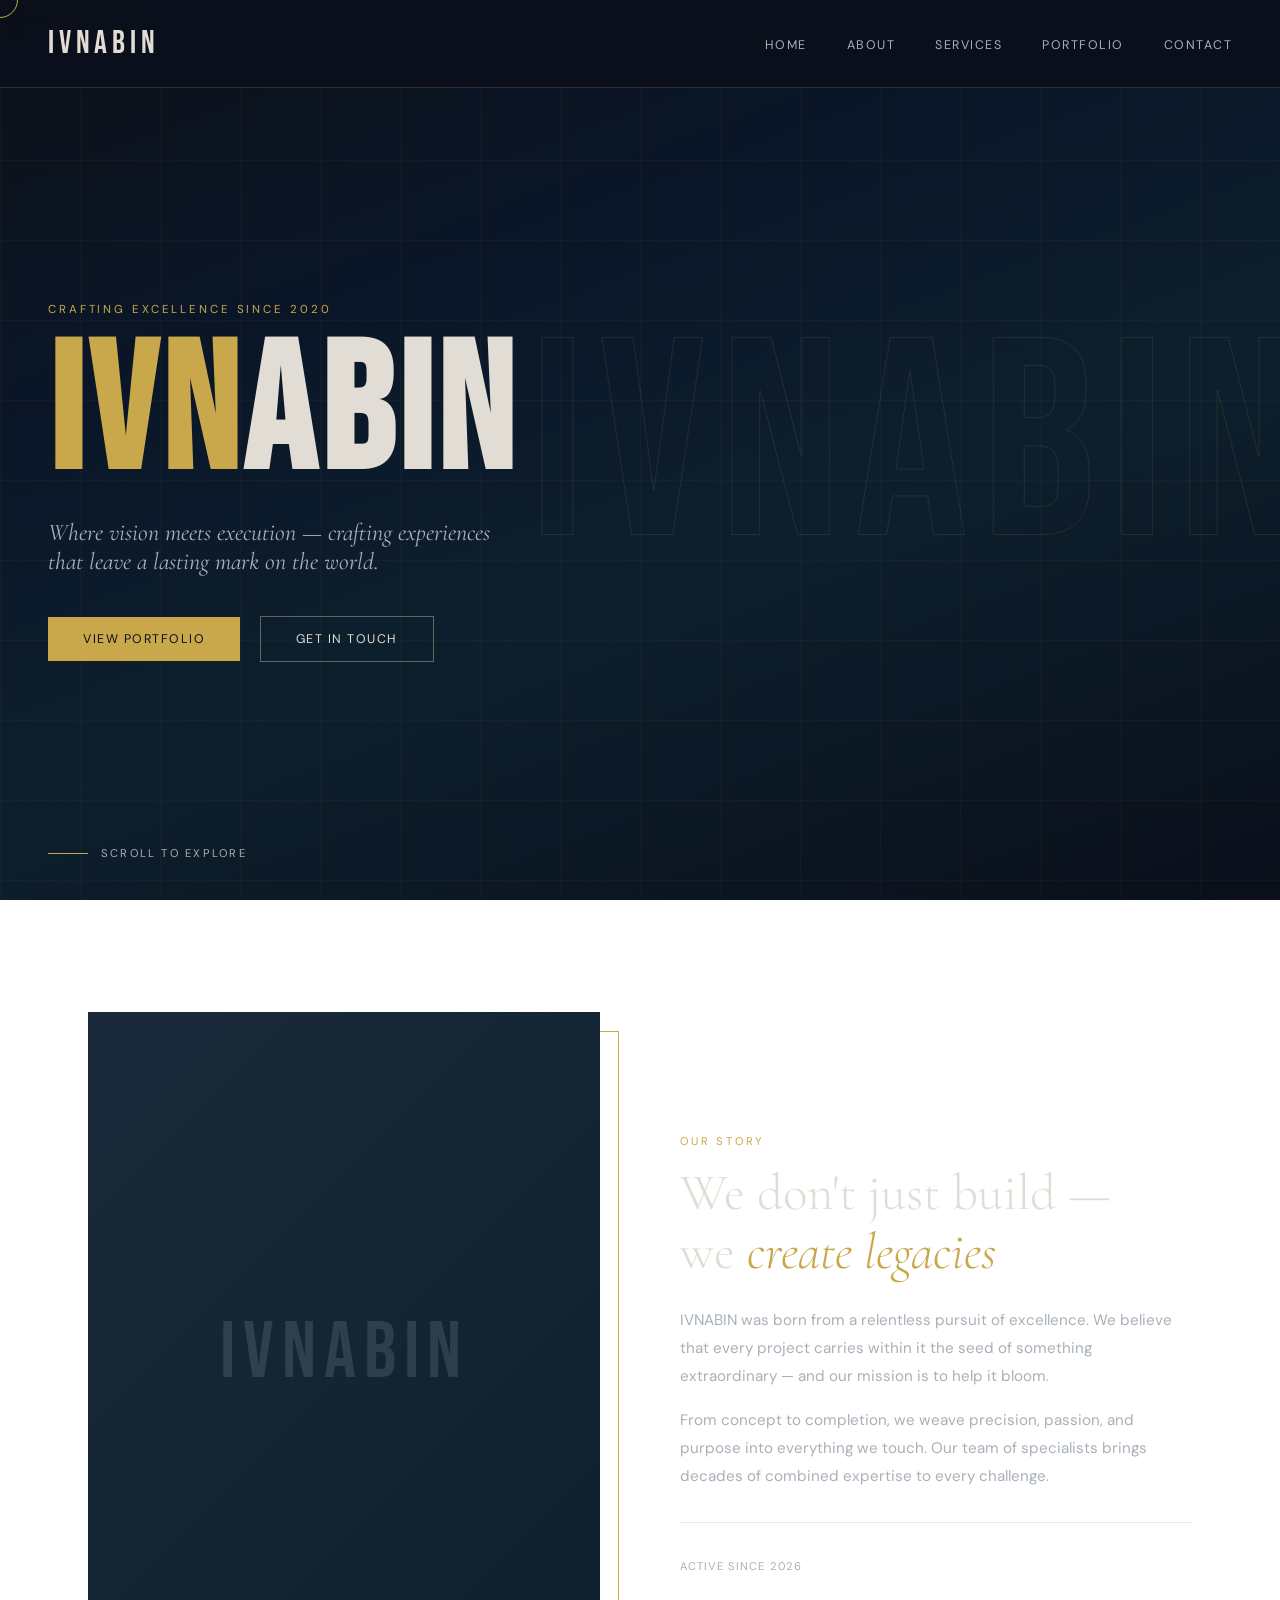
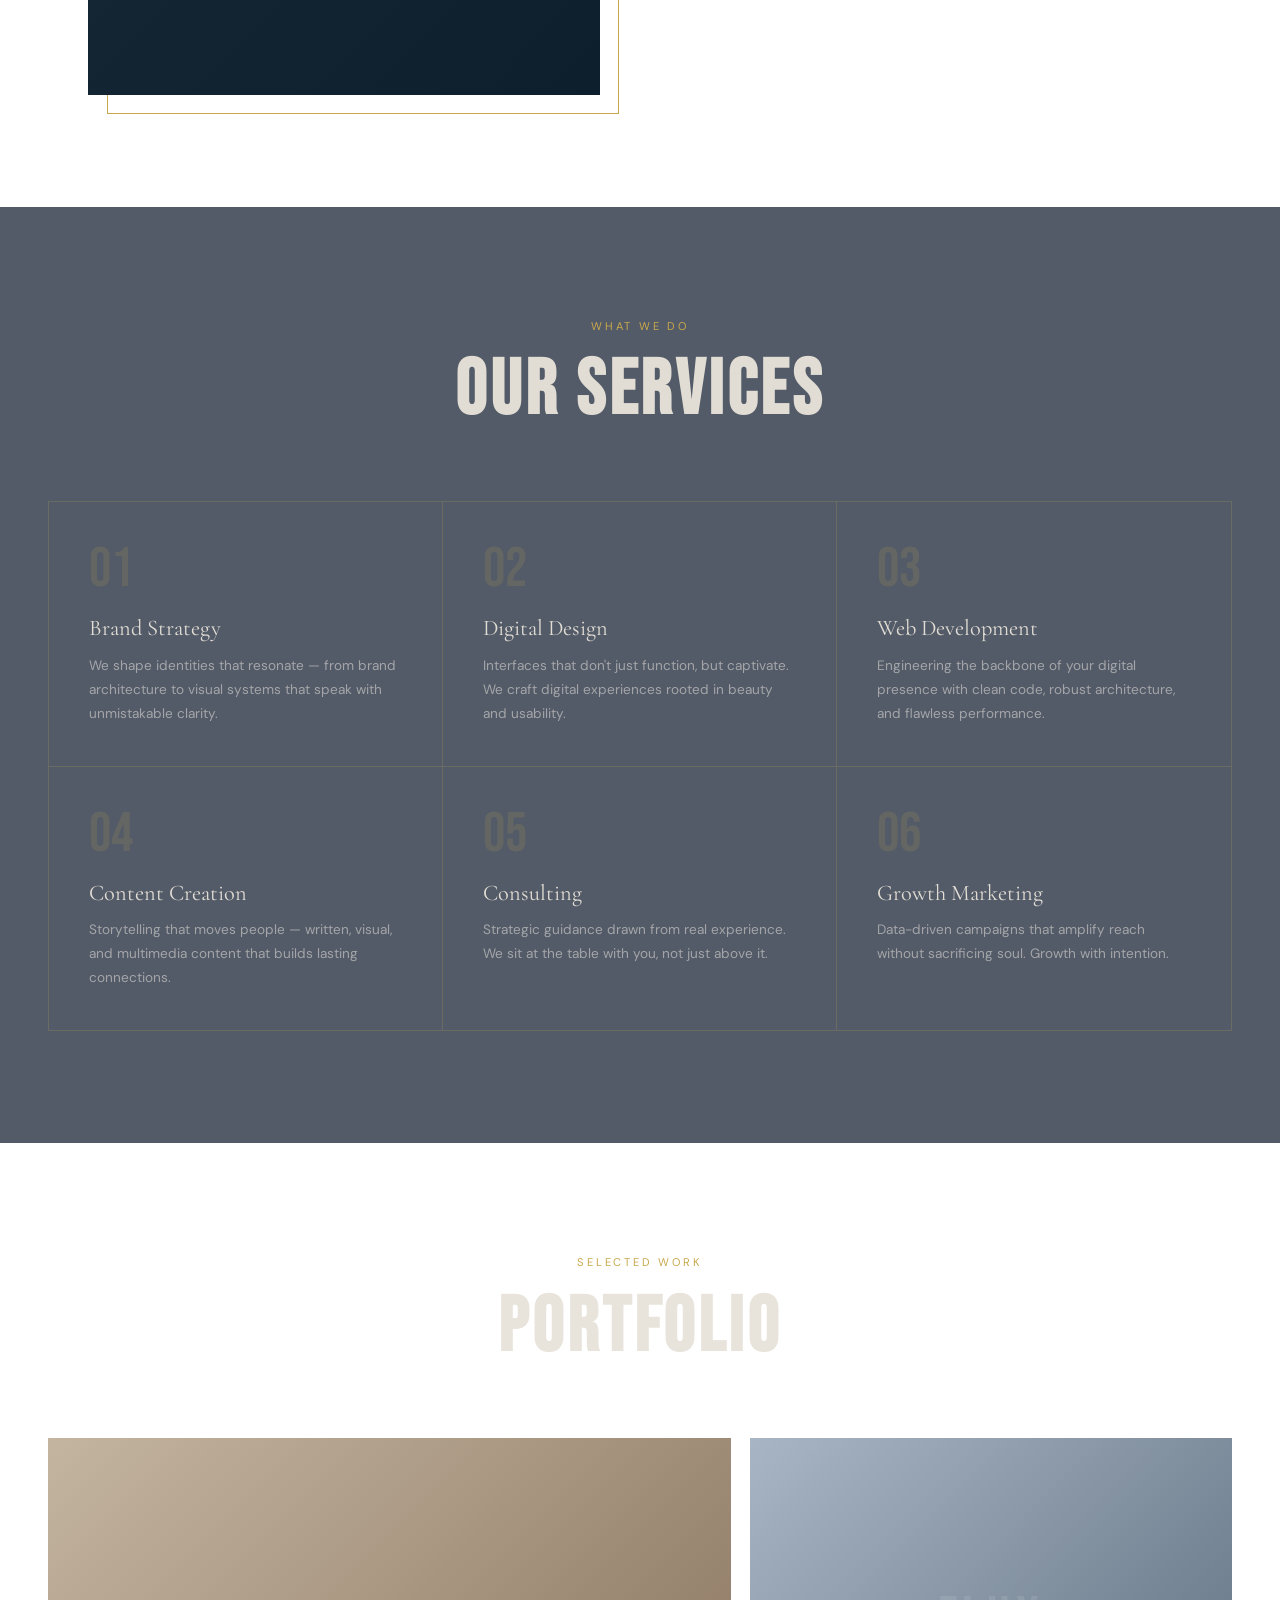
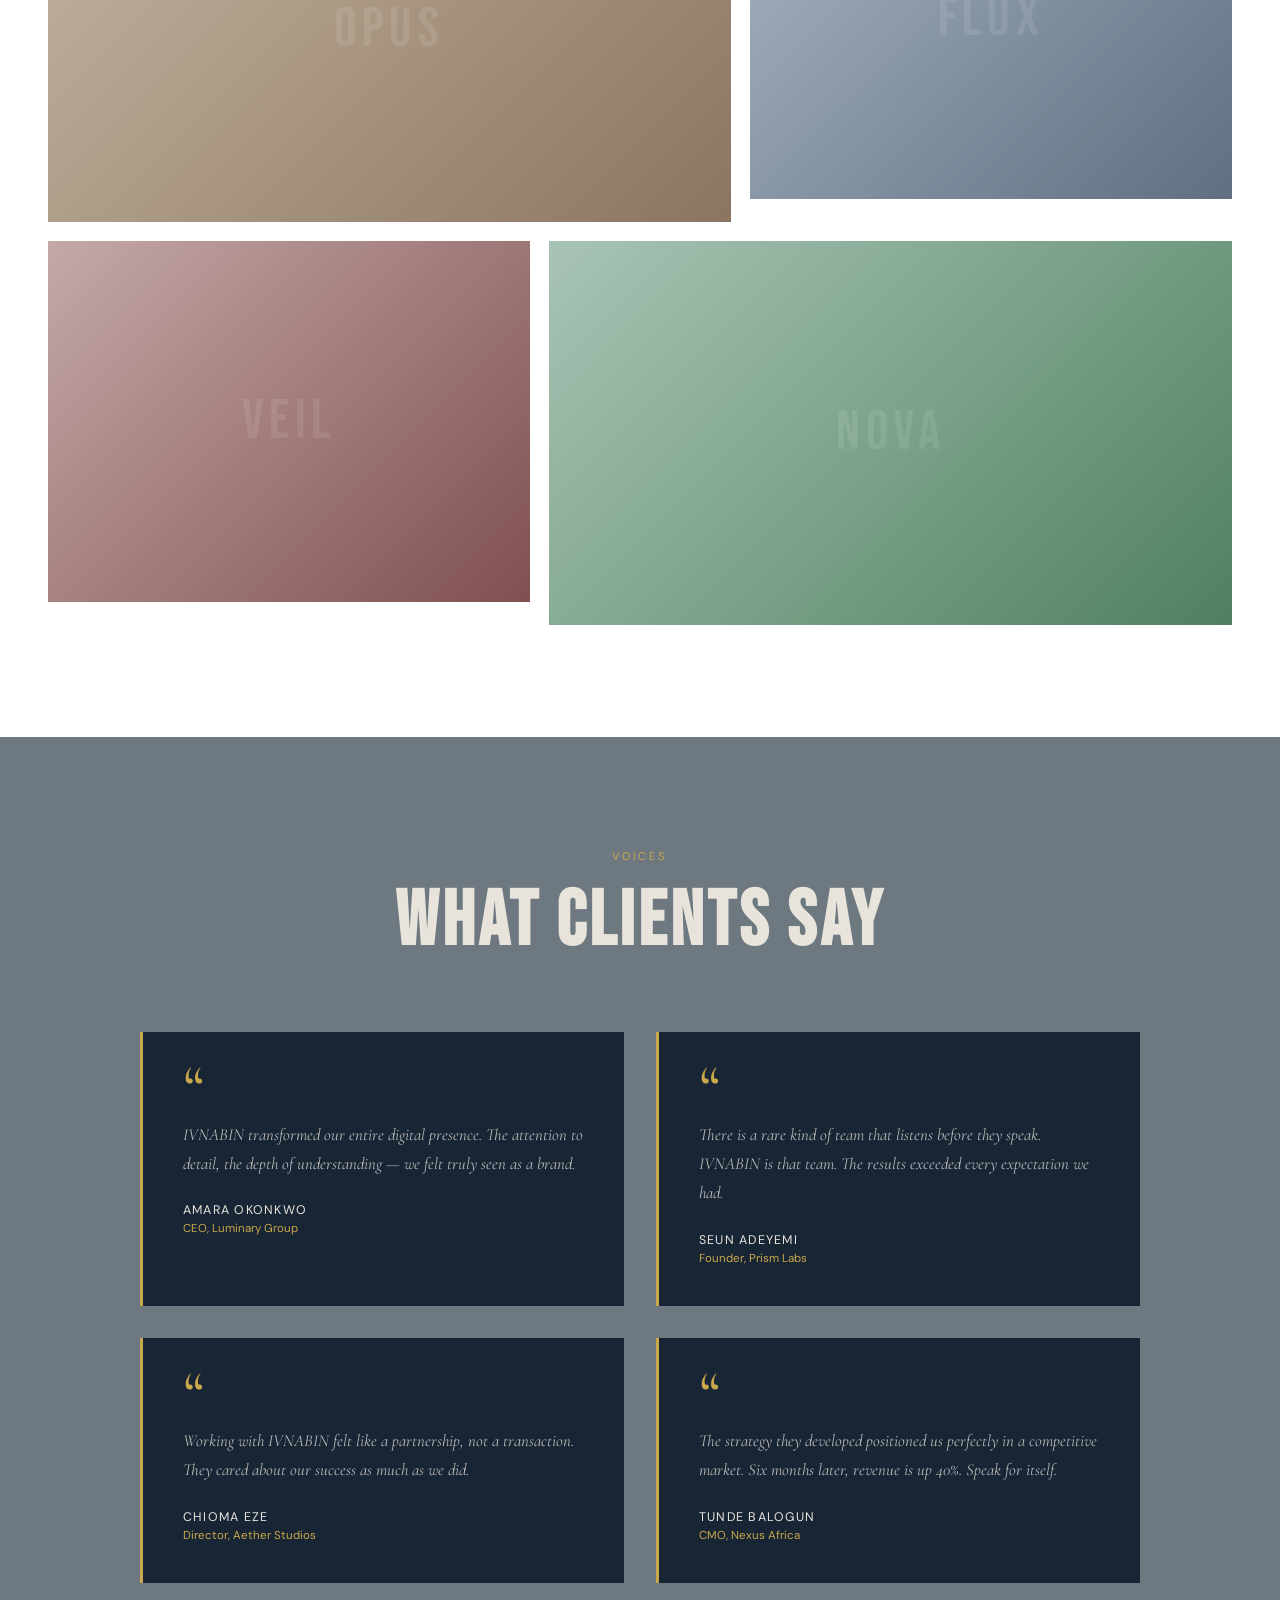
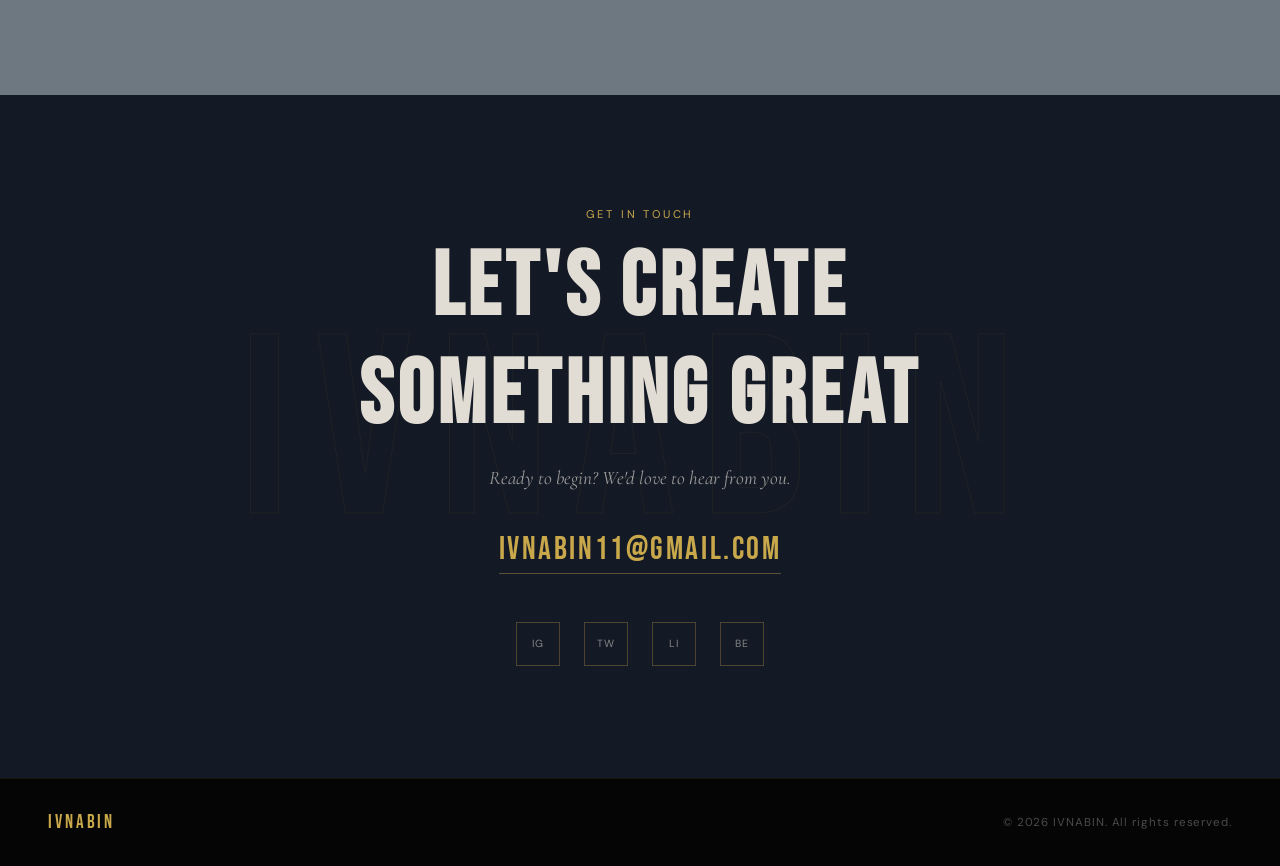
==== commit 3141c255: "Update contact email address in index.html" ====
--- a/index.html
+++ b/index.html
@@ -621,7 +621,7 @@
     <div class="section-label reveal" style="color:var(--gold)">Get In Touch</div>
     <h2 class="contact-title reveal">Let's Create<br>Something Great</h2>
     <p class="contact-sub reveal">Ready to begin? We'd love to hear from you.</p>
-    <a href="mailto:joshuakehindechrist@gmail.com" class="contact-email reveal">joshuakehindechrist@gmail.com</a>
+    <a href="mailto:ivnabin11@gmail.com" class="contact-email reveal">ivnabin11@gmail.com</a>
     <div class="contact-socials reveal">
       <a href="#" class="social-link">IG</a>
       <a href="#" class="social-link">TW</a>
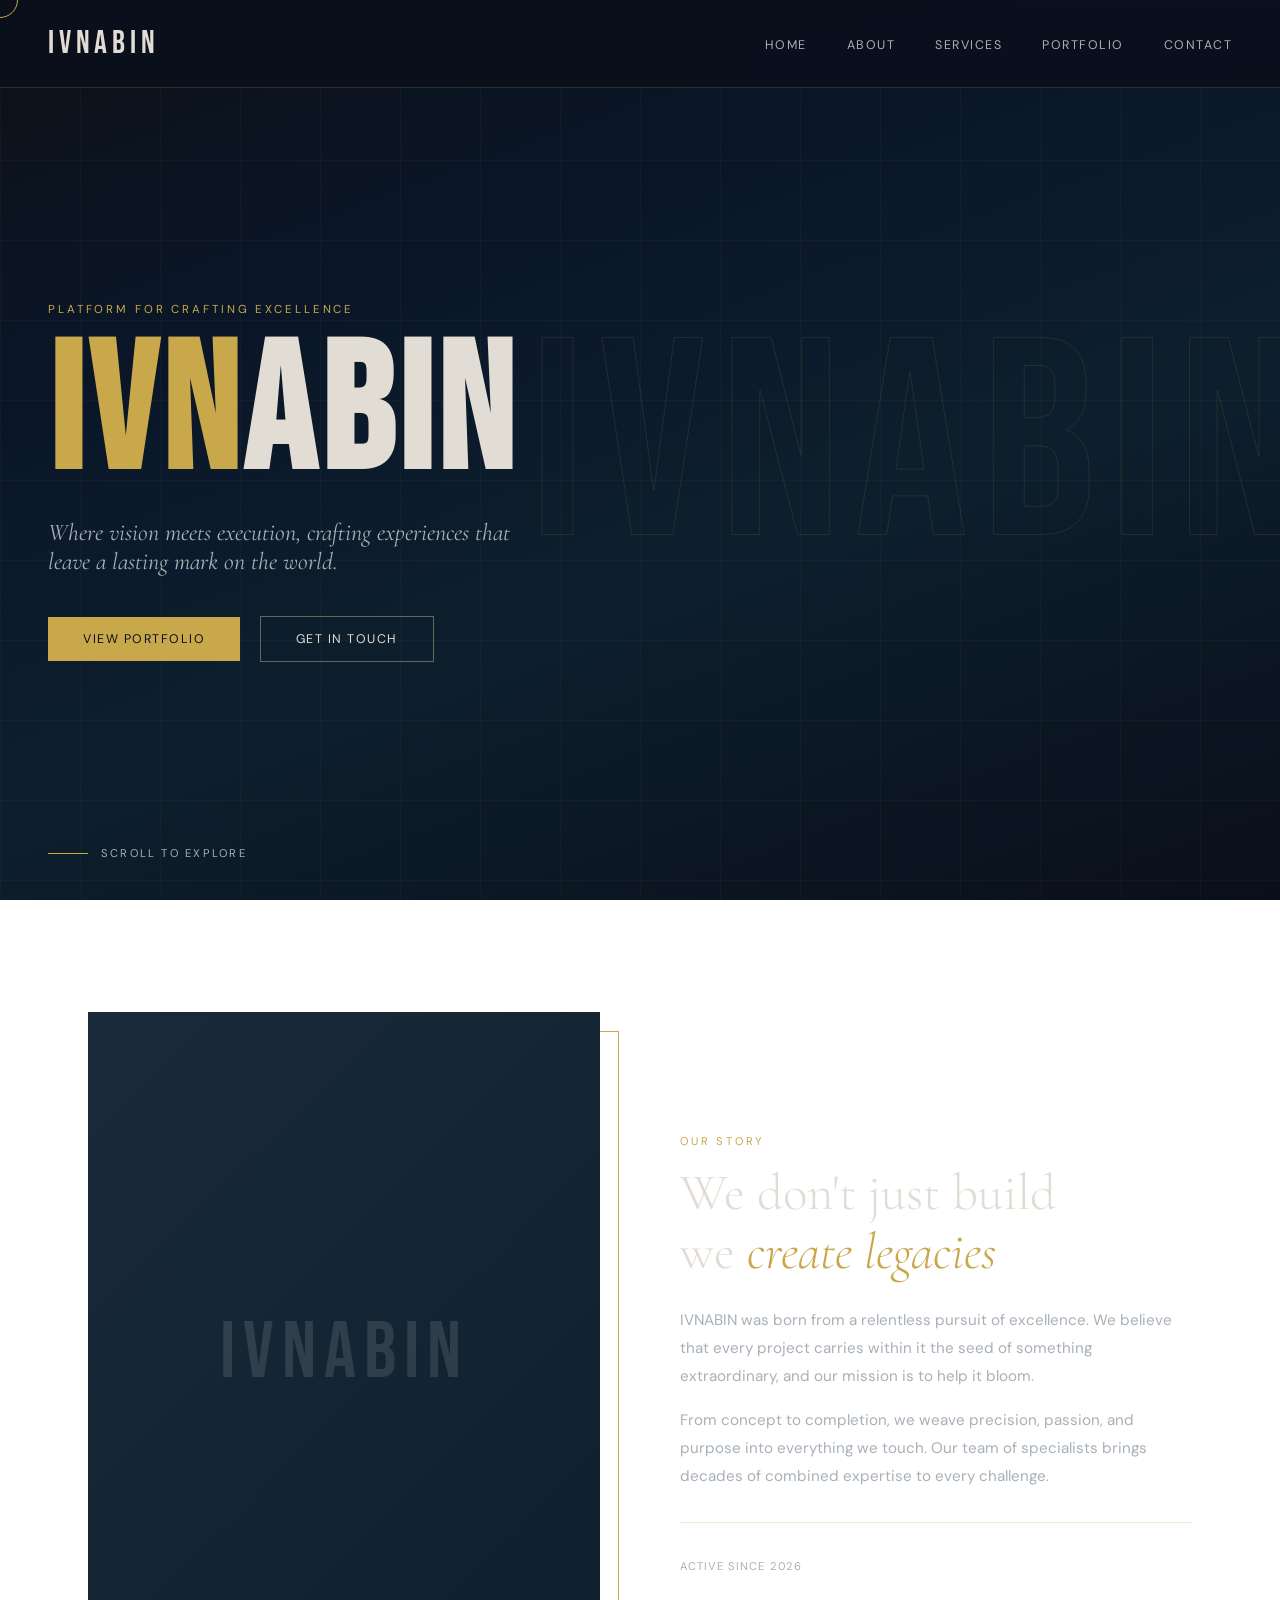
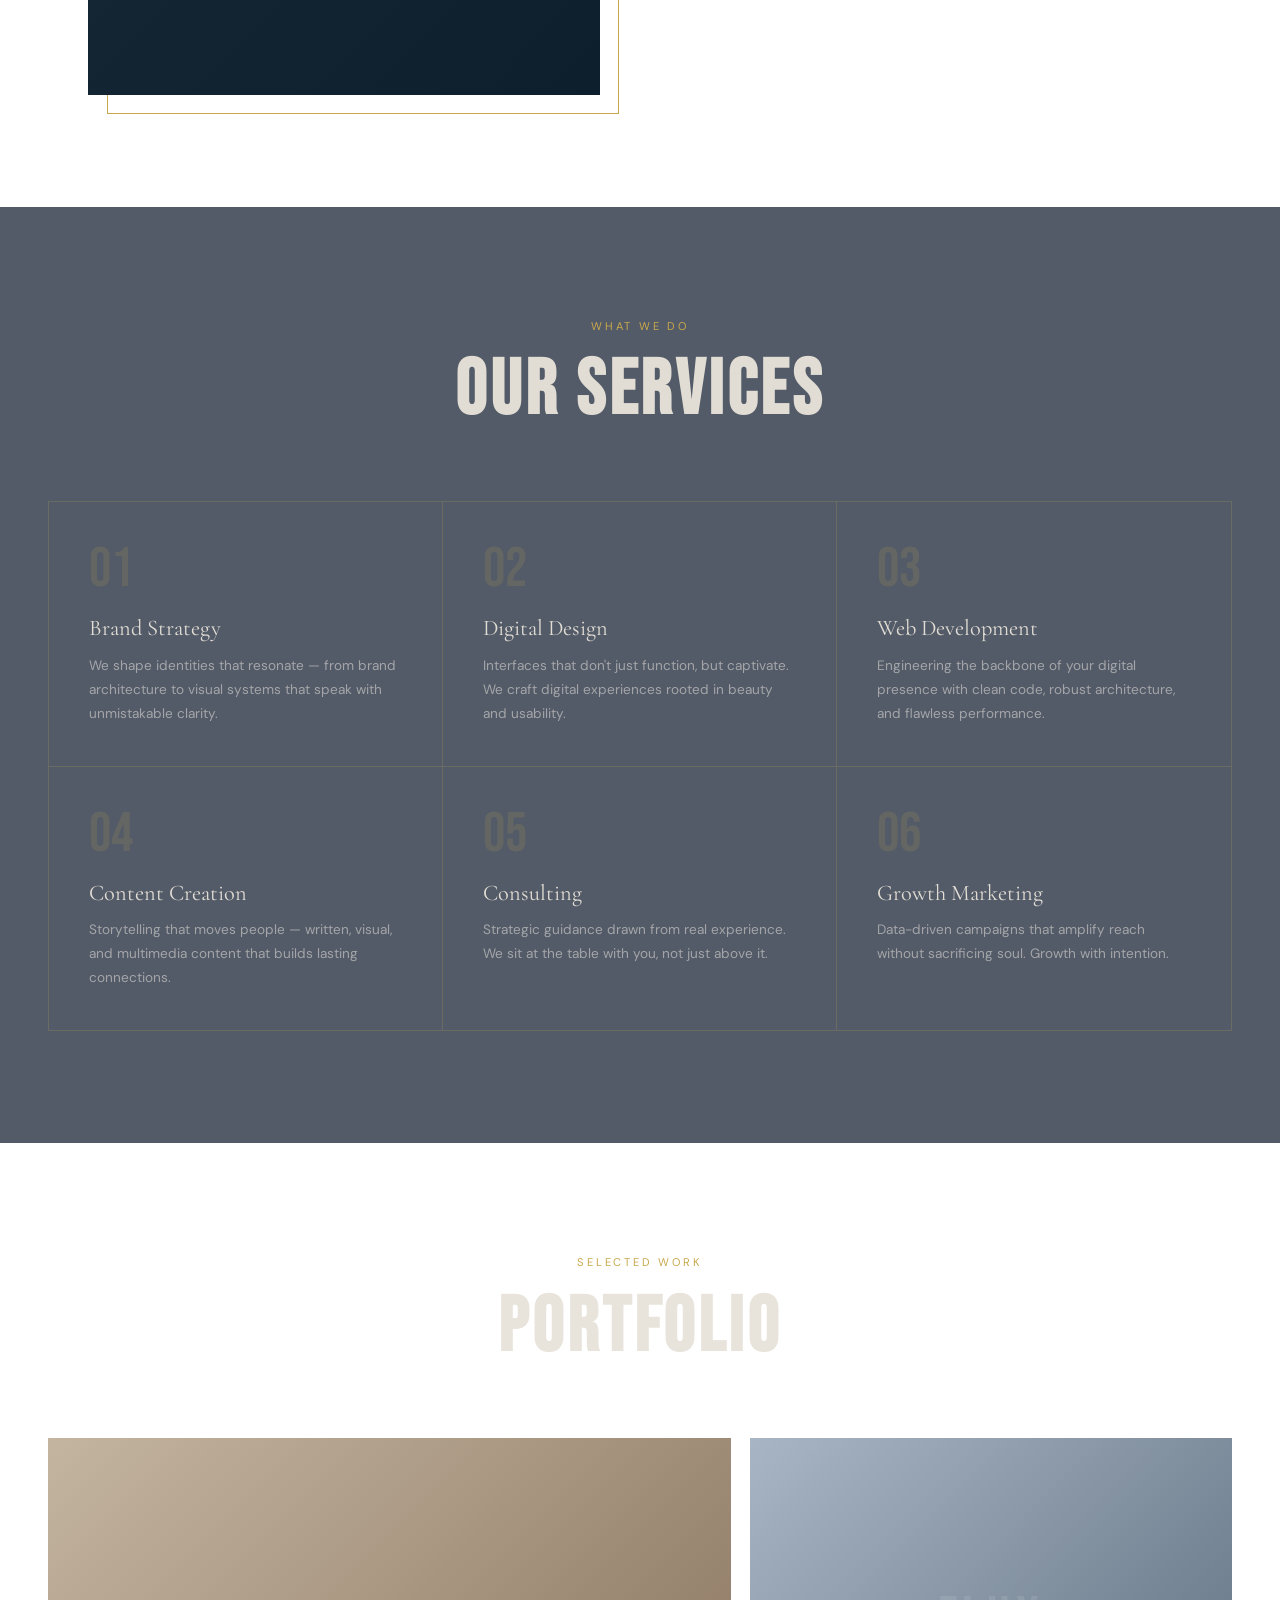
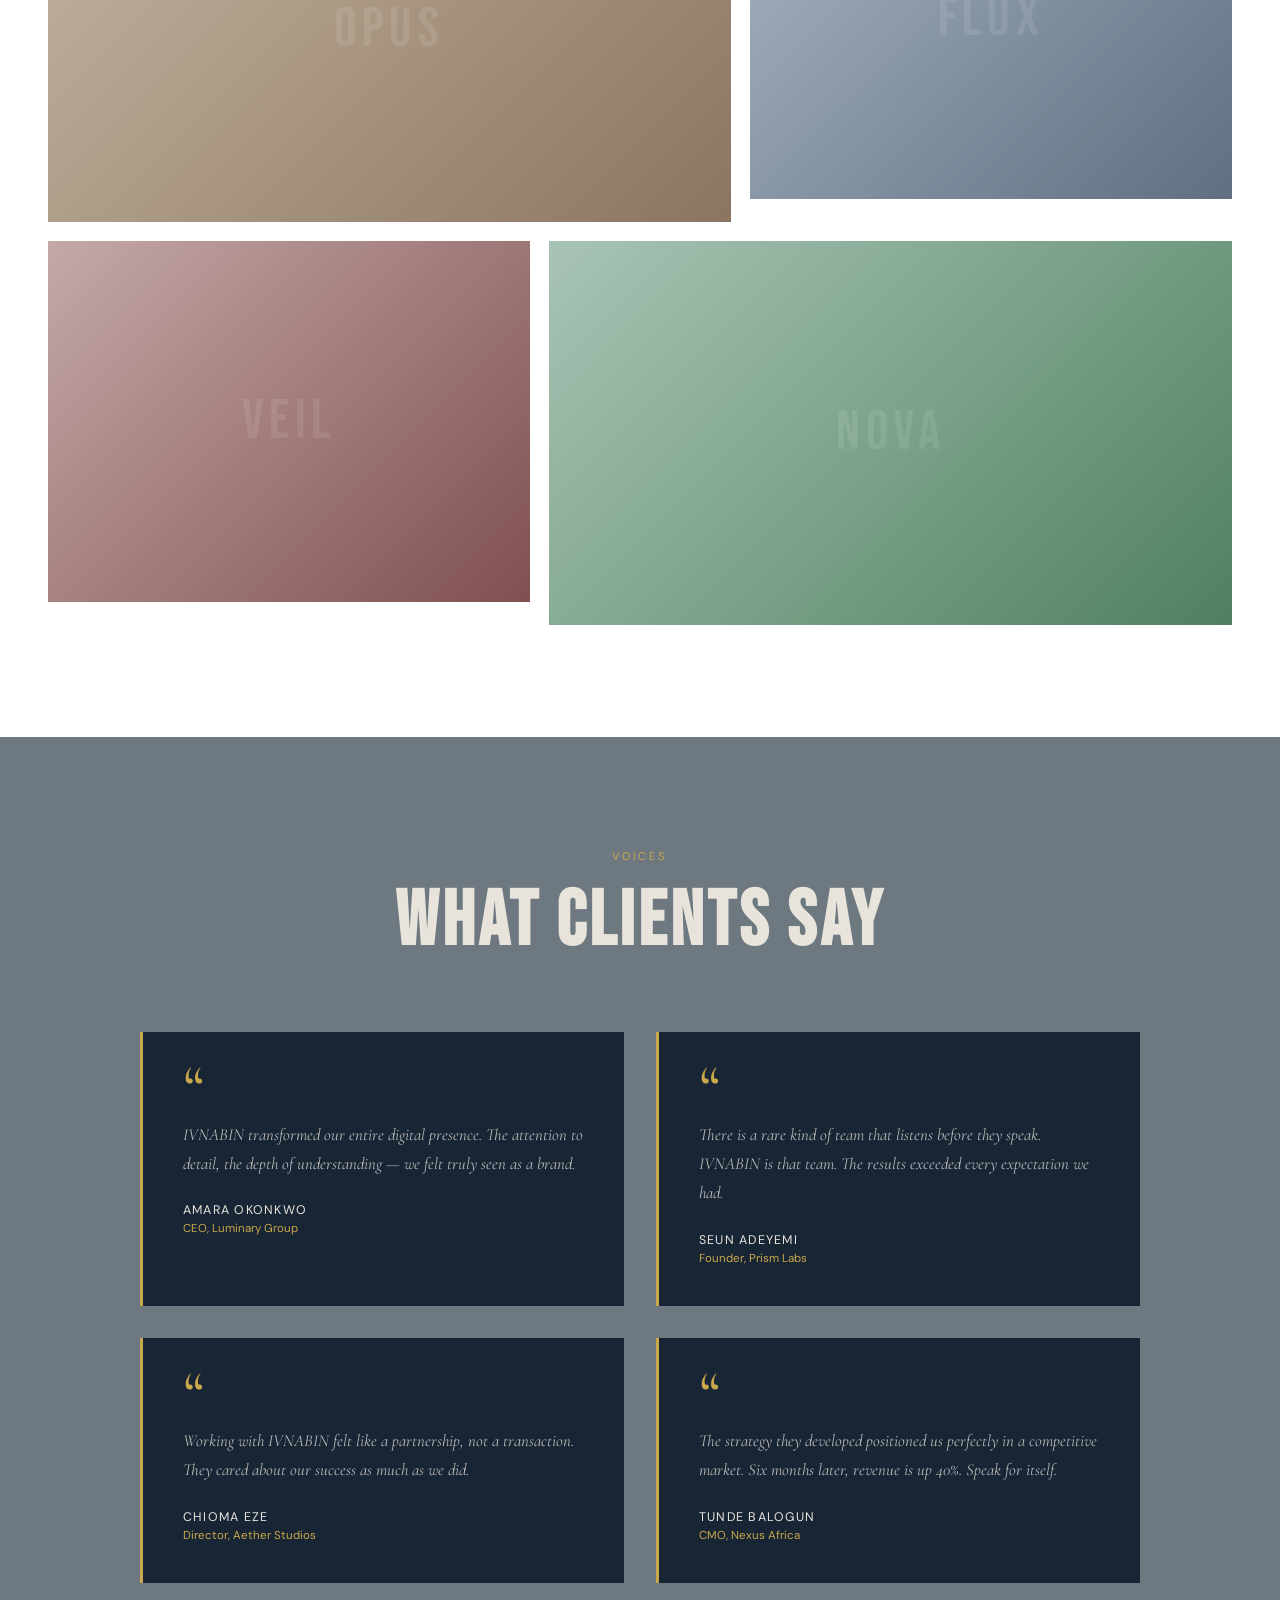
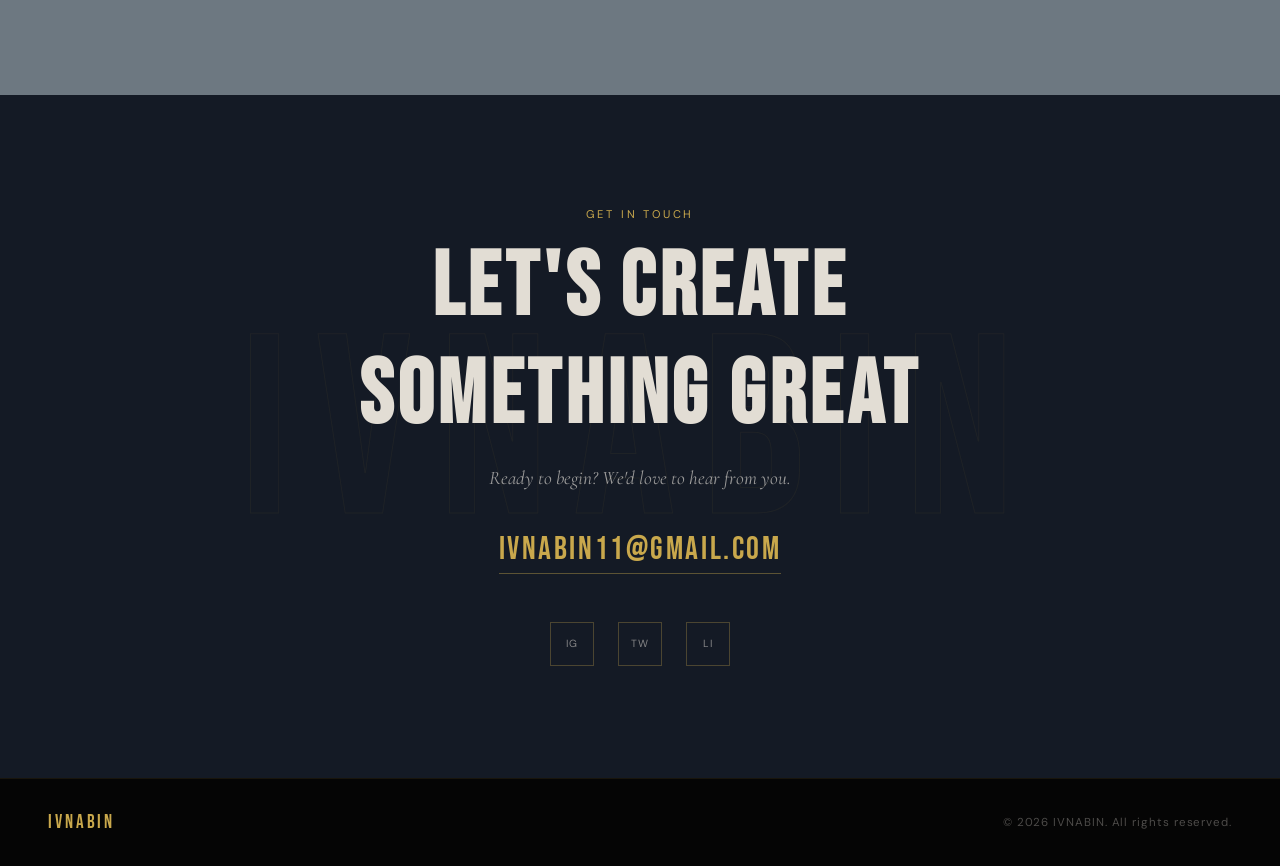
==== commit eae4bd3d: "Revise text in hero and about sections Updated hero section text and improved about section clarity." ====
--- a/index.html
+++ b/index.html
@@ -469,9 +469,9 @@
 <section id="hero">
   <div class="hero-grid-overlay"></div>
   <div class="hero-bg-text">IVNABIN</div>
-  <div class="hero-tag">Crafting Excellence Since 2020</div>
+  <div class="hero-tag">Platform for crafting excellence</div>
   <h1 class="hero-title"><span>IVN</span>ABIN</h1>
-  <p class="hero-sub">Where vision meets execution — crafting experiences that leave a lasting mark on the world.</p>
+  <p class="hero-sub">Where vision meets execution, crafting experiences that leave a lasting mark on the world.</p>
   <div class="hero-cta">
     <a href="#portfolio" target="_blank" class="btn-primary">View Portfolio</a>
     <a href="#contact" class="btn-ghost">Get In Touch</a>
@@ -490,8 +490,8 @@
   </div>
   <div class="reveal">
     <div class="about-label">Our Story</div>
-    <h2 class="about-heading">We don't just build —<br>we <em>create legacies</em></h2>
-    <p class="about-text">IVNABIN was born from a relentless pursuit of excellence. We believe that every project carries within it the seed of something extraordinary — and our mission is to help it bloom.</p>
+    <h2 class="about-heading">We don't just build <br>we <em>create legacies</em></h2>
+    <p class="about-text">IVNABIN was born from a relentless pursuit of excellence. We believe that every project carries within it the seed of something extraordinary, and our mission is to help it bloom.</p>
     <p class="about-text">From concept to completion, we weave precision, passion, and purpose into everything we touch. Our team of specialists brings decades of combined expertise to every challenge.</p>
     <div class="about-stats">
       <div>
@@ -623,10 +623,9 @@
     <p class="contact-sub reveal">Ready to begin? We'd love to hear from you.</p>
     <a href="mailto:ivnabin11@gmail.com" class="contact-email reveal">ivnabin11@gmail.com</a>
     <div class="contact-socials reveal">
-      <a href="#" class="social-link">IG</a>
-      <a href="#" class="social-link">TW</a>
+      <a href="louis.leonard.517" class="social-link">IG</a>
+      <a href="@leona40875" class="social-link">TW</a>
       <a href="#" class="social-link">LI</a>
-      <a href="#" class="social-link">BE</a>
     </div>
   </div>
 </section>
